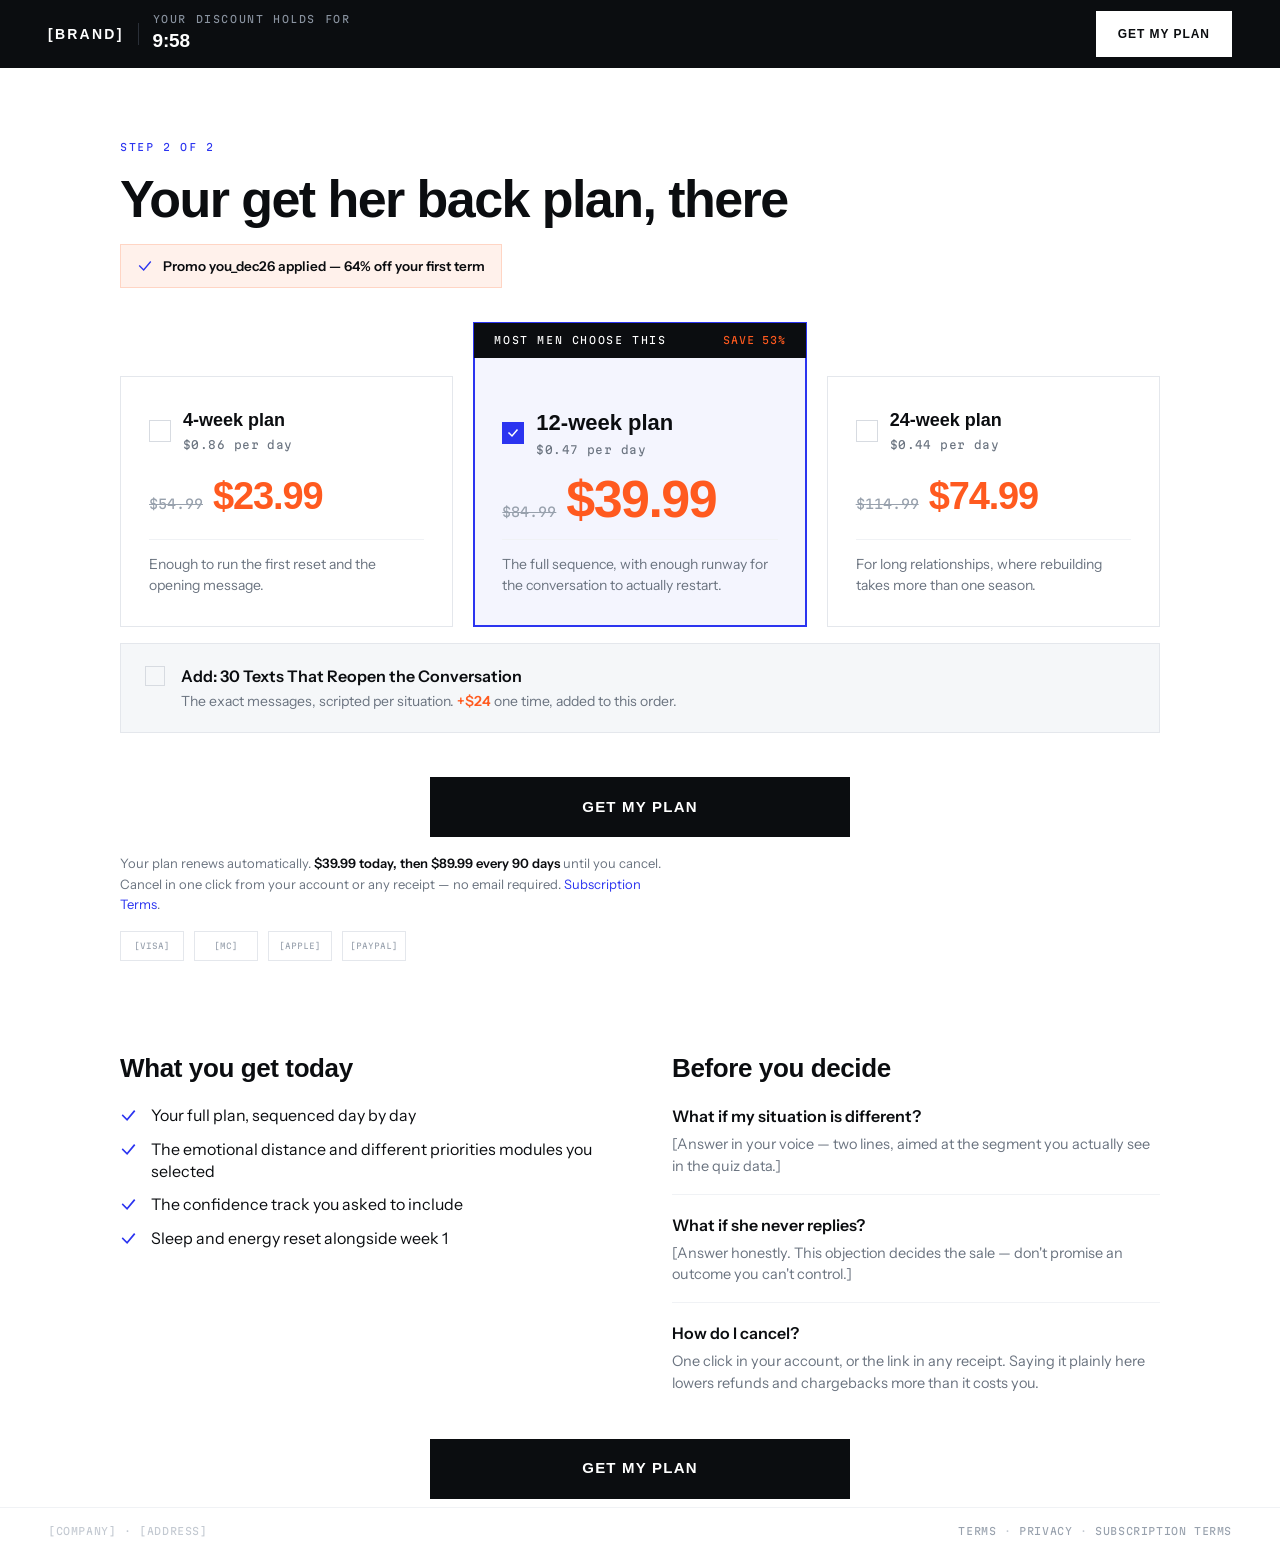
==== offer.html @ b742ead1 "copy update" ====
<!doctype html>
<html lang="en">
<head>
<meta charset="utf-8">
<meta name="viewport" content="width=device-width, initial-scale=1, viewport-fit=cover">
<title>[BRAND] — Choose your plan</title>
<meta name="robots" content="noindex">
<link rel="preconnect" href="https://fonts.googleapis.com">
<link rel="preconnect" href="https://fonts.gstatic.com" crossorigin>
<link rel="stylesheet" href="https://fonts.googleapis.com/css2?family=Archivo+Expanded:wght@600;700;800&family=Instrument+Sans:wght@400;500;600;700&family=Martian+Mono:wght@400;500&display=swap">
<link rel="stylesheet" href="funnel.css?v=202609070453">
</head>
<body>

<div class="app">

  <div class="offerbar">
    <div style="display:flex;align-items:center;gap:14px">
      <span class="wordmark" style="color:#fff" data-copy="brand.wordmark">[BRAND]</span>
      <span style="width:1px;height:22px;background:#2A2F38"></span>
      <span style="display:flex;flex-direction:column">
        <span class="eyebrow" data-copy="offer.timer_label">Your discount holds for</span>
        <span class="offerbar__timer" id="timer">10:00</span>
      </span>
    </div>
    <button class="btn btn--light btn--inline" type="button" data-checkout data-copy="offer.cta_bar">Get my plan</button>
  </div>

  <div class="page">

    <div class="page__hero" style="align-items:flex-start">
      <span class="eyebrow eyebrow--cold" data-copy="offer.eyebrow">Step 2 of 2</span>
      <h1 class="h1" data-copy="offer.h1" data-default="Your {goal_lower} plan, {first_name}"></h1>
      <div style="display:flex;align-items:center;gap:10px;padding:11px 16px;background:var(--warm-tint);border:1px solid var(--warm-line)">
        <svg width="16" height="16" viewBox="0 0 24 24" fill="none" stroke="#2B34F0" stroke-width="2" stroke-linecap="square"><path d="M4 12l6 6L20 6"/></svg>
        <span style="font-size:13.5px;font-weight:600" data-copy="offer.promo" data-default="Promo {promo_code} applied — 64% off your first term"></span>
      </div>
    </div>

    <div class="tiers" id="tiers">

      <button class="tier" type="button" data-tier="4w" aria-pressed="false">
        <span class="tier__row">
          <span class="tier__head">
            <span class="tier__mark"><svg width="12" height="12" viewBox="0 0 24 24" fill="none" stroke="#fff" stroke-width="3" stroke-linecap="square"><path d="M4 12l6 6L20 6"/></svg></span>
            <span style="display:flex;flex-direction:column;gap:3px">
            <span class="tier__name">4-week plan</span>
            <span class="tier__perday">$0.86 per day</span>
            </span>
          </span>
          <span class="tier__prices"><span class="tier__was">$54.99</span><span class="tier__now">$23.99</span></span>
        </span>
        <span class="tier__blurb" data-copy="offer.tier1_blurb">Enough to run the first reset and the opening message.</span>
      </button>

      <div class="tier tier--pick">
        <span class="tier__flag">
          <span class="eyebrow" data-copy="offer.badge">Most men choose this</span>
          <span class="tier__save">SAVE 53%</span>
        </span>
        <button class="tier__inner" type="button" data-tier="12w" aria-pressed="true" style="width:100%;text-align:left">
          <span class="tier__row">
            <span class="tier__head">
              <span class="tier__mark"><svg width="12" height="12" viewBox="0 0 24 24" fill="none" stroke="#fff" stroke-width="3" stroke-linecap="square"><path d="M4 12l6 6L20 6"/></svg></span>
              <span style="display:flex;flex-direction:column;gap:3px">
                <span class="tier__name">12-week plan</span>
                <span class="tier__perday">$0.47 per day</span>
              </span>
            </span>
            <span class="tier__prices"><span class="tier__was">$84.99</span><span class="tier__now">$39.99</span></span>
          </span>
          <span class="tier__blurb" data-copy="offer.tier2_blurb">The full sequence, with enough runway for the conversation to actually restart.</span>
        </button>
      </div>

      <button class="tier" type="button" data-tier="24w" aria-pressed="false">
        <span class="tier__row">
          <span class="tier__head">
            <span class="tier__mark"><svg width="12" height="12" viewBox="0 0 24 24" fill="none" stroke="#fff" stroke-width="3" stroke-linecap="square"><path d="M4 12l6 6L20 6"/></svg></span>
            <span style="display:flex;flex-direction:column;gap:3px">
              <span class="tier__name">24-week plan</span>
              <span class="tier__perday">$0.44 per day</span>
            </span>
          </span>
          <span class="tier__prices"><span class="tier__was">$114.99</span><span class="tier__now">$74.99</span></span>
        </span>
        <span class="tier__blurb" data-copy="offer.tier3_blurb">For long relationships, where rebuilding takes more than one season.</span>
      </button>

    </div>

    <label class="bump" style="margin-top:16px">
      <input type="checkbox" id="bump" style="position:absolute;opacity:0;width:0;height:0">
      <span class="checkrow__box" style="margin-top:2px">
        <svg width="12" height="12" viewBox="0 0 24 24" fill="none" stroke="#fff" stroke-width="3" stroke-linecap="square"><path d="M4 12l6 6L20 6"/></svg>
      </span>
      <span>
        <span class="bump__t" data-copy="offer.bump_t">Add: 30 Texts That Reopen the Conversation</span><br>
        <span class="bump__d"><span data-copy="offer.bump_d1">The exact messages, scripted per situation.</span> <span class="bump__price">+$24</span> <span data-copy="offer.bump_d2">one time, added to this order.</span></span>
      </span>
    </label>

    <div class="section" style="gap:16px">
      <button class="btn" type="button" data-checkout data-copy="offer.cta">Get my plan</button>
      <p class="disclosure">
        <span data-copy="offer.disclosure_head">Your plan renews automatically.</span> <b id="terms">$39.99 today, then $89.99 every 90 days</b> until you cancel.
        <span data-copy="offer.disclosure_tail" data-default="Cancel in one click from your account or any receipt — no email required. [Subscription Terms](#).">Cancel in one click from your account or any receipt — no email required. Subscription Terms.</span>
      </p>
      <div class="paymarks">
        <span class="paymark">[VISA]</span><span class="paymark">[MC]</span>
        <span class="paymark">[APPLE]</span><span class="paymark">[PAYPAL]</span>
      </div>
    </div>

    <div class="twocol section">
      <div style="display:flex;flex-direction:column;gap:16px">
        <h2 class="h2" data-copy="offer.includes_h2">What you get today</h2>
        <div class="ticks">
          <span class="tick"><svg width="17" height="17" viewBox="0 0 24 24" fill="none" stroke="#2B34F0" stroke-width="2.4" stroke-linecap="square" style="flex:0 0 17px;margin-top:3px"><path d="M4 12l6 6L20 6"/></svg><span data-copy="offer.tick1">Your full plan, sequenced day by day</span></span>
          <span class="tick"><svg width="17" height="17" viewBox="0 0 24 24" fill="none" stroke="#2B34F0" stroke-width="2.4" stroke-linecap="square" style="flex:0 0 17px;margin-top:3px"><path d="M4 12l6 6L20 6"/></svg><span>The <span data-merge="issue_1_lower">trust</span> and <span data-merge="issue_2_lower">distance</span> modules you selected</span></span>
          <span class="tick"><svg width="17" height="17" viewBox="0 0 24 24" fill="none" stroke="#2B34F0" stroke-width="2.4" stroke-linecap="square" style="flex:0 0 17px;margin-top:3px"><path d="M4 12l6 6L20 6"/></svg><span data-copy="offer.tick3">The confidence track you asked to include</span></span>
          <span class="tick"><svg width="17" height="17" viewBox="0 0 24 24" fill="none" stroke="#2B34F0" stroke-width="2.4" stroke-linecap="square" style="flex:0 0 17px;margin-top:3px"><path d="M4 12l6 6L20 6"/></svg><span data-copy="offer.tick4">Sleep and energy reset alongside week 1</span></span>
        </div>
      </div>

      <div style="display:flex;flex-direction:column;gap:16px">
        <h2 class="h2" data-copy="offer.faq_h2">Before you decide</h2>
        <div class="faq">
          <div class="faq__item">
            <span class="faq__q" data-copy="offer.faq1_q">What if my situation is different?</span>
            <span class="faq__a" data-copy="offer.faq1_a">[Answer in your voice — two lines, aimed at the segment you actually see in the quiz data.]</span>
          </div>
          <div class="faq__item">
            <span class="faq__q" data-copy="offer.faq2_q">What if she never replies?</span>
            <span class="faq__a" data-copy="offer.faq2_a">[Answer honestly. This objection decides the sale — don't promise an outcome you can't control.]</span>
          </div>
          <div class="faq__item">
            <span class="faq__q" data-copy="offer.faq3_q">How do I cancel?</span>
            <span class="faq__a" data-copy="offer.faq3_a">One click in your account, or the link in any receipt. Saying it plainly here lowers refunds and chargebacks more than it costs you.</span>
          </div>
        </div>
      </div>
    </div>

  </div>

  <div class="stickycta">
    <button class="btn" type="button" data-checkout data-copy="offer.cta">Get my plan</button>
  </div>

  <footer class="sitefoot">
    <span data-copy="foot.company">[COMPANY] · [ADDRESS]</span>
    <span data-copy="foot.links" data-default="[Terms](#) · [Privacy](#) · [Subscription Terms](#)">Terms · Privacy · Subscription Terms</span>
  </footer>

</div>

<script src="copy.js?v=202609070453"></script>
<script src="funnel.js?v=202609070453"></script>
<script>
Funnel.hydrate();
Funnel.copy.init();

(function () {
  /* Replace with your real Checkout Champ campaign / product ids. */
  var TIERS = {
    '4w':  { intro: 23.99, rebill: '$54.99 every 30 days',  label: '$23.99 today, then $54.99 every 30 days',  cc: '[CC_PRODUCT_4W]' },
    '12w': { intro: 39.99, rebill: '$89.99 every 90 days',  label: '$39.99 today, then $89.99 every 90 days',  cc: '[CC_PRODUCT_12W]' },
    '24w': { intro: 74.99, rebill: '$149.00 every 180 days', label: '$74.99 today, then $149.00 every 180 days', cc: '[CC_PRODUCT_24W]' }
  };
  var chosen = '12w';
  var terms = document.getElementById('terms');

  function select(key) {
    chosen = key;
    Funnel.answers.set('tier', key);
    terms.textContent = TIERS[key].label;
    document.querySelectorAll('[data-tier]').forEach(function (el) {
      var on = el.getAttribute('data-tier') === key;
      el.closest('.tier').classList.toggle('is-on', on);
      el.setAttribute('aria-pressed', on ? 'true' : 'false');
    });
  }
  document.querySelectorAll('[data-tier]').forEach(function (el) {
    el.addEventListener('click', function () { select(el.getAttribute('data-tier')); });
  });
  select(chosen);

  document.getElementById('bump').addEventListener('change', function (e) {
    Funnel.answers.set('bump', e.target.checked);
  });

  /* Checkout hand-off. Everything the order needs travels with it:
     the tier, the bump, the ad params and the quiz answers you want on
     the order record in Checkout Champ. */
  document.querySelectorAll('[data-checkout]').forEach(function (b) {
    b.addEventListener('click', function () {
      var a = Funnel.answers.read();
      var qs = new URLSearchParams({
        product: TIERS[chosen].cc,
        bump: document.getElementById('bump').checked ? '1' : '0',
        goal: a.goal || '',
        status: a.status || '',
        email: a.email || '',
        first_name: a.first_name || ''
      });
      // Point this at your Checkout Champ hosted checkout or embedded form.
      location.href = Funnel.link('[CHECKOUT_URL]') + '&' + qs.toString();
    });
  });

  /* Session countdown. It does not reset on refresh — if it has run out,
     say so rather than restarting a fake clock. */
  var KEY = 'bq.deadline';
  var deadline = Number(sessionStorage.getItem(KEY) || 0);
  if (!deadline) { deadline = Date.now() + 10 * 60 * 1000; sessionStorage.setItem(KEY, deadline); }
  var el = document.getElementById('timer');
  (function tick() {
    var left = Math.max(0, deadline - Date.now());
    var m = Math.floor(left / 60000), s = Math.floor(left % 60000 / 1000);
    el.textContent = left ? m + ':' + String(s).padStart(2, '0') : 'held';
    if (left) requestAnimationFrame(function () { setTimeout(tick, 500); });
  })();
})();
</script>

</body>
</html>
---- funnel.css ----
/* ==========================================================================
   [BRAND] funnel — one stylesheet for every screen, mobile-first.
   Breakpoint: 900px. Below it, everything is a single column.
   Above it, question screens go two-column and pages get a max width.
   ========================================================================== */

:root{
  /* colour */
  --ink:#0B0D10;
  --ink-2:#3A4048;
  --slate:#6B7480;
  --mute:#98A1AD;
  --faint:#C3C9D1;
  --line:#E4E7EC;
  --line-2:#F0F2F5;
  --field:#D7DBE1;
  --shade:#F5F7F9;
  --paper:#FFFFFF;

  --cold:#2B34F0;          /* the one accent, used everywhere */
  --cold-tint:#F4F5FE;
  --cold-chip:#ECEDFE;
  --cold-hover:#1A22C4;

  --warm:#FF5A1F;          /* price, discount and savings ONLY */
  --warm-tint:#FFF1EB;
  --warm-line:#FFD5C4;

  /* type */
  --disp:"Archivo Expanded","Archivo","Helvetica Neue",Arial,sans-serif;
  --body:"Instrument Sans",system-ui,-apple-system,"Segoe UI",sans-serif;
  --mono:"Martian Mono",ui-monospace,"SFMono-Regular",monospace;

  /* metrics */
  --gutter:20px;
  --tap:44px;              /* minimum hit target, never go under */
  --maxw:1136px;
}
@media (min-width:900px){ :root{ --gutter:48px; } }

*{box-sizing:border-box}
html,body{margin:0;padding:0}
body{
  background:var(--paper); color:var(--ink);
  font-family:var(--body); font-size:16px; line-height:1.5;
  -webkit-font-smoothing:antialiased;
}
a{color:var(--cold); text-decoration:none}
a:hover{color:var(--cold-hover)}
img{max-width:100%}
button{font:inherit;color:inherit;background:none;border:0;padding:0;cursor:pointer}
:focus-visible{outline:2px solid var(--cold); outline-offset:2px}
[hidden]{display:none !important}

.disp{font-family:var(--disp)}
.mono{font-family:var(--mono)}
.eyebrow{
  font-family:var(--mono); font-size:9px; letter-spacing:.14em;
  text-transform:uppercase; color:var(--mute);
}
@media (min-width:900px){ .eyebrow{font-size:10px; letter-spacing:.16em} }
.eyebrow--cold{color:var(--cold)}
.step__lede .eyebrow--cold{display:none}          /* the top bar already says it */
@media (min-width:900px){
  .step__lede .eyebrow--cold{display:block}
  .topbar__section{display:none}                  /* ...and now the lede does */
}
.merge{
  font-family:var(--mono); font-size:.72em;
  background:var(--cold-chip); color:var(--cold);
  padding:2px 6px; white-space:nowrap;
}

/* --------------------------------------------------------------- shell -- */
.app{min-height:100dvh; display:flex; flex-direction:column}

.topbar{
  display:flex; align-items:center; justify-content:space-between;
  gap:12px; padding:14px var(--gutter) 10px;
}
@media (min-width:900px){
  .topbar{height:80px; padding:0 var(--gutter); border-bottom:1px solid var(--line-2)}
}
.wordmark{
  font-family:var(--disp); font-size:13px; font-weight:800;
  letter-spacing:.16em; text-transform:uppercase;
}
@media (min-width:900px){ .wordmark{font-size:14px} }
.topbar__side{display:flex; align-items:center; gap:16px; min-width:var(--tap)}
.topbar__side--end{justify-content:flex-end}

.iconbtn{
  width:var(--tap); height:var(--tap); margin-left:-12px;
  display:flex; align-items:center; justify-content:flex-start;
}
.iconbtn svg{display:block}

/* ------------------------------------------------------- signal rail  -- */
/* The one signature element: progress here, phase meters in the loader,
   before/after bars on the plan page. Grouped 5 / 4 / 2 = the real sections. */
.rail{display:flex; gap:10px}
.rail__group{display:flex; gap:3px; min-width:0}
.rail__seg{
  flex:1 1 0; height:3px; background:var(--line);
  transition:background .25s ease;
}
.rail__seg.is-on{background:var(--cold)}
.quiz__rail{padding:0 var(--gutter) 26px}
@media (min-width:900px){
  .quiz__rail{padding:0; order:-1}
  .rail__seg{height:4px}
}
@media (prefers-reduced-motion:reduce){ .rail__seg{transition:none} }

/* ----------------------------------------------------------- question -- */
.step{flex:1 1 auto; display:flex; flex-direction:column}
.step__body{
  display:flex; flex-direction:column; gap:0;
  padding:0 var(--gutter);
}
@media (min-width:900px){
  .step__body{
    flex-direction:row; gap:96px; align-items:flex-start;
    padding:80px var(--gutter) 0; max-width:1440px; width:100%;
    margin:0 auto;
  }
}

.step__lede{display:flex; flex-direction:column; gap:12px; padding-bottom:22px}
@media (min-width:900px){
  .step__lede{width:440px; flex:0 0 440px; gap:20px; padding-bottom:0}
}

.q-title{
  font-family:var(--disp); font-weight:700; font-size:25px; line-height:1.12;
  letter-spacing:-.015em; margin:0; text-wrap:balance;
}
@media (min-width:900px){
  .q-title{font-size:44px; font-weight:800; line-height:1.02; letter-spacing:-.025em}
}
.q-sub{margin:0; font-size:14px; line-height:1.45; color:var(--slate)}
@media (min-width:900px){ .q-sub{font-size:17px; line-height:1.55; max-width:38ch} }

.q-index{display:none}
@media (min-width:900px){
  .q-index{display:flex; align-items:baseline; gap:10px; margin-top:14px}
  .q-index__n{
    font-family:var(--disp); font-size:64px; font-weight:800;
    letter-spacing:-.04em; color:#EDEFF2; line-height:.9;
  }
  .q-index__of{font-family:var(--mono); font-size:11px; color:var(--faint); letter-spacing:.1em}
}

.options{display:flex; flex-direction:column; gap:9px; width:100%}
@media (min-width:900px){ .options{width:600px; flex:0 0 600px; gap:10px} }

.opt{
  display:flex; align-items:center; gap:14px; width:100%; text-align:left;
  min-height:60px; padding:12px 16px;
  border:1px solid var(--line); background:var(--paper);
  transition:border-color .15s ease, background-color .15s ease;
}
@media (min-width:900px){ .opt{min-height:68px; gap:18px; padding:12px 20px} }
.opt:hover{border-color:var(--ink)}
.opt.is-on{border:1.5px solid var(--cold); background:var(--cold-tint)}
.opt__label{font-size:15.5px; font-weight:500}
.opt.is-on .opt__label{font-weight:600}
@media (min-width:900px){ .opt__label{font-size:17px} }
.opt__sub{font-size:12.5px; color:var(--slate)}
@media (min-width:900px){ .opt__sub{font-size:14px} }
.opt__text{display:flex; flex-direction:column; gap:2px}

.opt__key{
  font-family:var(--mono); font-size:10px; color:var(--mute);
  width:26px; height:26px; flex:0 0 26px;
  border:1px solid var(--line);
  display:flex; align-items:center; justify-content:center;
}
@media (min-width:900px){ .opt__key{width:30px; height:30px; flex-basis:30px; font-size:11px} }
.opt.is-on .opt__key{background:var(--cold); border-color:var(--cold); color:#fff}

.opt__box{
  width:22px; height:22px; flex:0 0 22px;
  border:1px solid var(--field);
  display:flex; align-items:center; justify-content:center;
}
@media (min-width:900px){ .opt__box{width:24px; height:24px; flex-basis:24px} }
.opt.is-on .opt__box{background:var(--cold); border-color:var(--cold)}
.opt__box svg{display:none}
.opt.is-on .opt__box svg{display:block}

/* THE BUTTON RULE — one sentence, no exceptions:
   the primary action is the last element of the column it completes, 28px
   below it, left-aligned to that column.
   It is never pinned to the bottom of the viewport and never centred under
   a left-aligned block: both of those detach it from the thing it acts on,
   and the first one pushes it below the fold on short-copy screens. */
.step__foot{
  display:flex; flex-direction:column; gap:10px; align-items:stretch;
  width:100%; margin-top:28px; padding:0 0 40px;
}
@media (min-width:900px){
  .step__foot{margin-top:32px; padding-bottom:56px}
  /* the action inherits its column's alignment: left under left-aligned copy,
     centred under the centred capture screens */
  .panel--centred .step__foot{align-items:center}
}
@media (min-width:900px){
  .step__foot .btn{max-width:420px}
}
/* THE COUNTERPART TO THE BUTTON RULE:
   consent and legal fine print is not a control and does not belong 28px
   under the last thing you touched — sitting there it reads as part of the
   action, and on a short screen it strands halfway down an empty page.
   It is page furniture, so it goes on the bottom edge of the page:
   margin-top:auto inside the .app flex column, hairline above it, muted. */
.legalfoot{
  margin:auto 0 0; padding:18px var(--gutter) calc(20px + env(safe-area-inset-bottom));
  border-top:1px solid var(--line-2);
  font-size:11.5px; line-height:1.5; color:var(--mute); text-align:center;
}
@media (min-width:900px){
  .legalfoot{padding-top:20px; padding-bottom:24px; font-size:12.5px}
}
/* short screens: the fine print compresses before anything above it does */
@media (max-height:700px){
  .legalfoot{padding-top:12px; padding-bottom:14px; font-size:11px}
}
.legalfoot a{color:var(--mute); text-decoration:underline; text-underline-offset:2px}
.legalfoot a:hover{color:var(--ink)}

.foot-note{
  font-family:var(--mono); font-size:9px; letter-spacing:.06em;
  text-transform:uppercase; color:var(--faint); margin:0;
}
@media (min-width:900px){ .foot-note{font-size:10px} }
.foot-note--live{color:var(--mute)}

/* ------------------------------------------------------------ buttons -- */
.btn{
  display:flex; align-items:center; justify-content:center;
  width:100%; min-height:56px; padding:0 20px;
  background:var(--ink); color:var(--paper);
  font-family:var(--disp); font-size:14px; font-weight:700;
  letter-spacing:.08em; text-transform:uppercase;
}
@media (min-width:900px){ .btn{min-height:60px; font-size:15px} }
/* Every variant states its own hover. The base rule used to leak onto
   .btn--light, painting the white button black on the dark screens — an
   invisible control. A variant without a hover of its own is a bug. */
.btn{transition:background-color .15s ease, color .15s ease}
.btn:hover{background:#000}
.btn:active{transform:translateY(1px)}
.btn[disabled], .btn[disabled]:hover{
  background:var(--line); color:var(--mute); cursor:not-allowed; transform:none;
}
.btn--ghost{background:transparent; color:var(--ink); border:1px solid var(--ink)}
.btn--ghost:hover{background:var(--shade); color:var(--ink)}
.btn--quiet{background:transparent; color:var(--slate); border:1px solid var(--line)}
.btn--quiet:hover{background:var(--shade); color:var(--ink)}
.btn--light{background:var(--paper); color:var(--ink)}
.btn--light:hover{background:#E4E7EC; color:var(--ink)}
@media (prefers-reduced-motion:reduce){ .btn{transition:none} .btn:active{transform:none} }
.btn--inline{width:auto; min-height:46px; padding:0 22px; font-size:12px}

/* ------------------------------------------------------------- panels -- */
.panel{padding:0 var(--gutter)}
@media (min-width:900px){
  /* interstitials and the loader share the page measure — nothing runs
     edge to edge on a wide screen */
  .panel{max-width:var(--maxw); margin:0 auto; width:100%}
  .panel--narrow{max-width:720px}
}
.panel--centred{
  display:flex; flex-direction:column; gap:12px;
  max-width:560px; margin:0 auto; width:100%;
}
@media (min-width:900px){ .panel--centred{max-width:620px; text-align:center; align-items:center} }

.card{border:1px solid var(--line); background:var(--paper); padding:20px}
.card--shade{background:var(--shade)}

.field{
  display:flex; align-items:center; gap:12px;
  height:58px; padding:0 16px; width:100%;
  border:1px solid var(--line); background:var(--paper);
}
@media (min-width:900px){ .field{height:62px; padding:0 18px} }
.field:focus-within{border:1.5px solid var(--ink)}
.field input{
  border:0; outline:0; width:100%; background:transparent;
  font-family:var(--body); font-size:15.5px; color:var(--ink);
}
@media (min-width:900px){ .field input{font-size:17px} }
.field input::placeholder{color:var(--mute)}
.field__label{
  font-family:var(--mono); font-size:9px; letter-spacing:.12em;
  text-transform:uppercase; color:var(--mute); display:block; margin-bottom:8px;
}

.checkrow{display:flex; align-items:flex-start; gap:12px; cursor:pointer}
.checkrow input{position:absolute; opacity:0; width:0; height:0}
.checkrow__box{
  width:20px; height:20px; flex:0 0 20px; margin-top:2px;
  border:1px solid var(--field); display:flex; align-items:center; justify-content:center;
}
.checkrow input:checked + .checkrow__box{background:var(--cold); border-color:var(--cold)}
.checkrow__box svg{display:none}
.checkrow input:checked + .checkrow__box svg{display:block}
.checkrow__text{font-size:13px; line-height:1.45; color:var(--slate)}
.checkrow input:focus-visible + .checkrow__box{outline:2px solid var(--cold); outline-offset:2px}

/* ----------------------------------------------------------- age gate -- */
.agegrid{display:grid; grid-template-columns:repeat(2,minmax(0,1fr)); gap:12px}
@media (min-width:900px){
  .agegrid{grid-template-columns:repeat(4,minmax(0,1fr)); gap:20px; max-width:var(--maxw); margin:0 auto}
}
.agecard{display:flex; flex-direction:column; border:1px solid var(--line); text-align:left}
.agecard:hover{border-color:var(--ink)}
.agecard__ph{
  height:148px; display:flex; align-items:center; justify-content:center;
  background:linear-gradient(160deg,#EDF0F3 0%,#DDE2E8 100%);
  font-family:var(--mono); font-size:9px; letter-spacing:.06em; color:var(--mute);
}
@media (min-width:900px){ .agecard__ph{height:236px; font-size:10px} }
.agecard__foot{
  display:flex; align-items:center; justify-content:space-between;
  padding:14px; min-height:48px;
}
@media (min-width:900px){ .agecard__foot{padding:18px 20px; min-height:60px} }
.agecard__label{font-family:var(--disp); font-size:16px; font-weight:700}
@media (min-width:900px){ .agecard__label{font-size:19px} }

/* --------------------------------------------------------- interstitial */
.dark{background:var(--ink); color:#fff}
.dark .q-sub, .dark .foot-note{color:#B7BEC8}
.dark a{color:#8E96FF}
.media{
  display:flex; align-items:center; justify-content:center;
  background:linear-gradient(150deg,#1A1E24 0%,#2A2F38 100%);
  height:236px; font-family:var(--mono); font-size:9px; color:var(--slate);
  letter-spacing:.06em;
}
@media (min-width:900px){ .media{height:100%; min-height:540px; font-size:11px} }
.split{display:flex; flex-direction:column; gap:0}
@media (min-width:900px){
  /* the container fills the screen so the photo runs full height; the copy
     column still starts at the top, which is what keeps the action in view */
  .split{flex-direction:row; align-items:stretch; min-height:calc(100dvh - 80px)}
  .split__col{
    flex:1 1 50%; display:flex; flex-direction:column;
    justify-content:flex-start; padding:64px var(--gutter) 0;
  }
  .split__col--media{padding:0}
}

/* ------------------------------------------------------------- loader -- */
.phases{display:flex; flex-direction:column; gap:22px; width:100%; max-width:720px; margin:0 auto}
.phase{display:flex; flex-direction:column; gap:9px}
.phase__head{display:flex; align-items:center; justify-content:space-between}
.phase__name{font-size:13.5px; font-weight:500}
@media (min-width:900px){ .phase__name{font-size:15px} }
.phase.is-live .phase__name{font-weight:600}
.phase.is-idle .phase__name{color:var(--mute)}
.phase__pct{font-family:var(--mono); font-size:11px; color:var(--cold)}
.phase.is-idle .phase__pct{color:var(--faint)}
.phase__check{display:none}
.phase.is-done .phase__check{display:block}
.phase.is-done .phase__pct{display:none}

.reviews{display:grid; grid-template-columns:1fr; gap:16px; max-width:var(--maxw); margin:0 auto}
@media (min-width:900px){ .reviews{grid-template-columns:repeat(3,minmax(0,1fr))} }
.review__head{display:flex; align-items:center; gap:11px; margin-bottom:12px}
/* Monogram, not a stock face. A square initial block reads as a placeholder
   an approver can see through, while a borrowed headshot reads as a real
   customer who does not exist. */
.review__av{
  width:36px; height:36px; flex:0 0 36px;
  background:var(--cold-tint); box-shadow:inset 0 0 0 1px var(--line-2);
  display:flex; align-items:center; justify-content:center;
  font-family:var(--mono); font-size:10px; letter-spacing:.04em;
  color:var(--cold);
}
.review__id{display:flex; flex-direction:column; gap:2px; min-width:0}
.review__name{font-size:13.5px; font-weight:600}
.review__meta{font-family:var(--mono); font-size:9px; color:var(--mute); letter-spacing:.06em; text-transform:uppercase}
.review__body{margin:0; font-size:13.5px; line-height:1.5; color:var(--ink-2)}

/* -------------------------------------------------------------- modal -- */
.modal{
  position:fixed; inset:0; z-index:40;
  /* lighter scrim than before because the blur is doing the separating —
     stacking a heavy tint on top of a blur just muddies the page */
  background:rgba(11,13,16,.45);
  -webkit-backdrop-filter:blur(10px);
  backdrop-filter:blur(10px);
  display:flex; align-items:center; justify-content:center; padding:20px;
}
/* no blur support: fall back to the old, heavier tint so the card still reads */
@supports not ((backdrop-filter:blur(1px)) or (-webkit-backdrop-filter:blur(1px))){
  .modal{background:rgba(11,13,16,.72)}
}
.modal__card{
  background:var(--paper); width:100%; max-width:326px;
  padding:28px 24px 24px; display:flex; flex-direction:column; gap:8px;
}
@media (min-width:900px){ .modal__card{max-width:520px; padding:40px 40px 34px} }
.modal__title{
  font-family:var(--disp); font-size:22px; line-height:1.14; font-weight:700;
  letter-spacing:-.015em; margin:0 0 18px;
}
@media (min-width:900px){ .modal__title{font-size:30px; margin-bottom:24px} }
.modal__actions{display:flex; gap:10px}
.modal__actions .btn{min-height:52px; font-size:13px}

/* determinate bar — the modal below and nothing else uses it */
.progress{height:4px; width:100%; background:var(--line); overflow:hidden}
/* Width is set from JS on a schedule — jumps, crawls and a stall — because a
   perfectly linear bar reads as a timer, and a hesitant one reads as work. */
.progress span{
  display:block; height:100%; width:0; background:var(--cold);
  transition:width .22s cubic-bezier(.3,.9,.4,1);
}
@media (prefers-reduced-motion:reduce){ .progress span{transition:width .1s linear} }
.modal__steps{
  display:flex; align-items:center; justify-content:space-between;
  margin-top:10px; gap:12px;
}

/* ------------------------------------------------------------ scratch -- */
/* the scratch page is a single centred column — copy, card and action on
   one axis */
/* Compound selector: .page sets a wider measure later in this file.
   Spacing here is a scale, not a single gap — tight inside a thought
   (eyebrow → headline), looser between them (lede → card), loosest before
   the action. A uniform gap makes every element look equally important. */
/* This page must not scroll: it is one moment, and a scrollbar under it
   implies there is more to do. The stack sizes itself to the space left over
   after the header and footer, and the card is the element that gives — it
   keeps its ratio and takes whatever height remains. */
.page.scratchpage{
  flex:1 1 auto; min-height:0;
  display:flex; flex-direction:column; align-items:center; justify-content:center;
  text-align:center; gap:0; max-width:520px; width:100%; min-width:0;
  padding-top:16px; padding-bottom:16px;
}
.scratchpage .eyebrow{margin-bottom:10px}
.scratchpage .h1{
  margin-bottom:10px; max-width:16ch;
  font-size:clamp(22px, 5.8vw, 30px); line-height:1.08;
}
.scratchpage .lede{max-width:40ch; margin-bottom:clamp(18px, 3.4vh, 36px); font-size:14.5px}
/* width-led, height-capped: sizing by height made the derived width (ratio
   6/5) wider than the phone and pushed the whole column sideways */
.scratchpage .scratch{
  width:100%; max-width:420px; height:auto;
  max-height:clamp(190px, 36vh, 330px);
  margin-bottom:clamp(12px, 2.2vh, 20px);
}
.scratchpage .scratch__done{margin-bottom:6px}
.scratchpage .foot-note{margin-bottom:0}
.scratchpage .step__foot{
  align-items:center; width:100%; max-width:420px;
  margin-top:clamp(16px, 3vh, 28px); padding-bottom:0;
}
@media (min-width:900px){
  .page.scratchpage{max-width:560px; padding-top:16px; padding-bottom:16px}
  .scratchpage .h1{font-size:clamp(30px, 3.2vw, 44px)}
  .scratchpage .lede{font-size:17px}
  .scratchpage .scratch{max-width:440px; max-height:clamp(240px, 40vh, 380px)}
}
/* Short viewports — small laptops, older phones. Everything compresses by one
   step before anything is removed; the supporting line only goes when there is
   genuinely no room for it. */
@media (max-height:800px){
  .page.scratchpage{padding-top:12px; padding-bottom:12px}
  .scratchpage .h1{font-size:clamp(22px, 2.6vw, 30px); margin-bottom:8px}
  .scratchpage .lede{font-size:14px; margin-bottom:16px}
  .scratchpage .scratch{max-height:clamp(170px, 28vh, 260px); margin-bottom:12px}
  .scratchpage .step__foot{margin-top:16px}
  .sitefoot{padding:10px var(--gutter) 12px}
}
@media (max-height:640px){
  .scratchpage .lede{display:none}
  .scratchpage .scratch{max-height:clamp(140px, 24vh, 200px)}
}

.scratch{
  position:relative; width:100%; max-width:480px; margin:0 auto;
  aspect-ratio:6/5; border:1px solid var(--line); background:var(--shade);
  display:flex; align-items:center; justify-content:center; overflow:hidden;
  touch-action:none;
}
.scratch__prize{
  display:flex; flex-direction:column; align-items:center; gap:2px;
  transform:scale(.94); transition:transform .45s cubic-bezier(.2,1.3,.4,1);
}
.scratch.is-revealed .scratch__prize{transform:scale(1)}
.scratch__ring{
  position:absolute; inset:0; border:2px solid var(--warm); opacity:0;
  pointer-events:none;
}
.scratch.is-revealed .scratch__ring{animation:ring .55s ease-out both}
@keyframes ring{
  0%{opacity:.9; transform:scale(.97)}
  100%{opacity:0; transform:scale(1.02)}
}
.scratch__meter{
  position:absolute; left:0; right:0; bottom:0; height:3px; background:transparent;
}
.scratch__meter span{
  display:block; height:100%; width:0; background:var(--warm);
  transition:width .12s linear;
}
.scratch.is-revealed .scratch__meter{opacity:0; transition:opacity .3s ease}
.scratch__done{
  display:flex; align-items:center; justify-content:center; gap:9px;
  margin:0; opacity:0; transform:translateY(4px);
  transition:opacity .35s ease .15s, transform .35s ease .15s;
  font-size:14px; font-weight:600;
}
.scratch__done.is-on{opacity:1; transform:none}
.scratch__done svg{flex:0 0 18px}
@media (prefers-reduced-motion:reduce){
  .scratch__prize, .scratch__done{transition:none}
  .scratch.is-revealed .scratch__ring{animation:none}
}
.scratch__pct{
  font-family:var(--disp); font-weight:800; color:var(--warm);
  font-size:clamp(64px,18vw,108px); line-height:.9; letter-spacing:-.045em;
}
.scratch__sub{
  font-family:var(--disp); font-weight:700; font-size:15px;
  letter-spacing:.06em; text-transform:uppercase;
}
@media (min-width:900px){ .scratch__sub{font-size:18px} }
.scratch canvas{position:absolute; inset:0; width:100%; height:100%; cursor:grab}

/* --------------------------------------------------------- plan page --- */
.page{max-width:var(--maxw); margin:0 auto; padding:0 var(--gutter)}
.page__hero{display:flex; flex-direction:column; gap:14px; padding:30px 0 26px}
@media (min-width:900px){ .page__hero{gap:18px; padding:72px 0 34px} }
.h1{
  font-family:var(--disp); font-weight:800; font-size:30px; line-height:1.06;
  letter-spacing:-.02em; margin:0; text-wrap:balance;
}
@media (min-width:900px){ .h1{font-size:52px; letter-spacing:-.03em; line-height:1.02} }
.h2{
  font-family:var(--disp); font-weight:700; font-size:19px;
  letter-spacing:-.01em; margin:0;
}
@media (min-width:900px){ .h2{font-size:26px; letter-spacing:-.015em} }
.lede{margin:0; font-size:15px; line-height:1.55; color:var(--ink-2)}
@media (min-width:900px){ .lede{font-size:18px; max-width:56ch} }

.factgrid{display:flex; flex-direction:column; border:1px solid var(--line)}
@media (min-width:900px){
  .factgrid{flex-direction:row; gap:1px; background:var(--line)}
  .fact{flex:1 1 0; background:var(--paper)}
}
.fact{
  display:flex; align-items:center; justify-content:space-between;
  gap:12px; padding:14px 16px; border-bottom:1px solid var(--line-2);
}
.fact:last-child{border-bottom:0}
@media (min-width:900px){
  .fact{flex-direction:column; align-items:flex-start; gap:8px; padding:20px 22px; border-bottom:0}
}
.fact__v{font-size:13.5px; font-weight:600}
@media (min-width:900px){ .fact__v{font-size:15px} }

.meters{display:flex; flex-direction:column; gap:20px}
.meter{display:flex; flex-direction:column; gap:8px}
.meter__head{display:flex; align-items:center; justify-content:space-between}
.meter__name{font-size:13.5px; font-weight:500}
@media (min-width:900px){ .meter__name{font-size:15px} }
.meter__row{display:flex; gap:3px}
@media (min-width:900px){ .meter__row{gap:4px} }
.meter__seg{flex:1 1 0; height:6px; background:#EDEFF2}
@media (min-width:900px){ .meter__seg{height:8px} }
.meter__seg.is-now{background:var(--faint)}
.meter__seg.is-plan{background:var(--cold)}

.modules{display:flex; flex-direction:column; gap:12px}
@media (min-width:900px){ .modules{display:grid; grid-template-columns:repeat(2,minmax(0,1fr)); gap:20px} }
.module{display:flex; gap:12px; align-items:flex-start}
.module__t{font-size:14.5px; font-weight:600}
@media (min-width:900px){ .module__t{font-size:16px} }
.module__m{font-size:13px; color:var(--slate)}
@media (min-width:900px){ .module__m{font-size:14px} }

.chips{display:flex; flex-wrap:wrap; gap:8px}
.chip{border:1px solid var(--line); padding:9px 13px; font-size:13.5px; font-weight:500; color:var(--slate)}
.chip--on{border-color:var(--ink); color:var(--ink)}
@media (min-width:900px){ .chip{padding:11px 16px; font-size:15px} }

.section{display:flex; flex-direction:column; gap:16px; padding:30px 0}
@media (min-width:900px){ .section{gap:22px; padding:44px 0} }
.section--shade{
  background:var(--shade); border-top:1px solid var(--line); border-bottom:1px solid var(--line);
  padding:30px var(--gutter);
}
@media (min-width:900px){ .section--shade{padding:44px var(--gutter)} }

.stickycta{
  position:sticky; bottom:0; background:var(--paper);
  padding:14px var(--gutter) 20px; border-top:1px solid var(--line-2);
  display:flex; flex-direction:column; gap:10px; z-index:20;
}
@media (min-width:900px){
  /* same placement as .step__foot: centred, fixed width, every page */
  .stickycta{position:static; border:0; padding:0 0 8px; gap:12px; align-items:center}
  .stickycta .btn{width:420px}
  .section > .btn{width:420px; align-self:center}
  /* --dup marks a bar that duplicates a CTA already visible on desktop
     (the plan page's side rail). Only that one is hidden. */
  .stickycta--dup{display:none}
}
.cta-note{margin:0; font-size:11.5px; line-height:1.5; color:var(--mute); text-align:center}
@media (min-width:900px){ .cta-note{font-size:13px} }
.cta-note b{color:var(--warm); font-weight:600}

.railcard{
  border:1px solid var(--line); padding:24px;
  display:flex; flex-direction:column; gap:16px;
}
@media (min-width:900px){
  .planlayout{display:flex; gap:64px; align-items:flex-start}
  .planlayout__main{flex:1 1 auto; min-width:0; display:flex; flex-direction:column; gap:28px}
  .planlayout__side{flex:0 0 380px; position:sticky; top:32px}
}

/* -------------------------------------------------------- offer page --- */
.offerbar{
  display:flex; align-items:center; justify-content:space-between; gap:16px;
  background:var(--ink); color:#fff; padding:13px var(--gutter);
  position:sticky; top:0; z-index:30;
}
.offerbar__timer{font-family:var(--disp); font-size:17px; font-weight:800; letter-spacing:-.01em}
@media (min-width:900px){ .offerbar{height:68px} .offerbar__timer{font-size:19px} }
.offerbar .eyebrow{color:#8A93A0}

.tiers{display:flex; flex-direction:column; gap:10px}
@media (min-width:900px){
  .tiers{display:grid; grid-template-columns:repeat(3,minmax(0,1fr)); gap:20px; align-items:end}
}
.tier{
  position:relative; border:1px solid var(--line); background:var(--paper);
  padding:16px; display:flex; flex-direction:column; gap:6px;
  width:100%; text-align:left;
  transition:border-color .15s ease, background-color .15s ease, box-shadow .15s ease;
}
/* SELECTED STATE — border, fill, ring and a filled marker all move together.
   One of those alone reads as a hover; four of them read as "chosen". The
   accent here is --cold: warm stays reserved for price and savings. */
.tier.is-on{
  border-color:var(--cold); background:var(--cold-tint);
  box-shadow:inset 0 0 0 1px var(--cold);
}
.tier__mark{
  width:22px; height:22px; flex:0 0 22px; margin-right:12px;
  border:1px solid var(--field); background:var(--paper);
  display:flex; align-items:center; justify-content:center;
}
.tier__mark svg{display:none}
.tier.is-on .tier__mark{background:var(--cold); border-color:var(--cold)}
.tier.is-on .tier__mark svg{display:block}
.tier__head{display:flex; align-items:center; min-width:0}
@media (prefers-reduced-motion:reduce){ .tier{transition:none} }
@media (min-width:900px){ .tier{padding:30px 28px; gap:14px} }
/* hover must not out-rank selection: same specificity, and it is declared
   later, so it needs the :not() guard */
.tier:not(.is-on):hover{border-color:var(--ink)}
.tier__row{display:flex; align-items:center; justify-content:space-between; gap:16px}
@media (min-width:900px){ .tier__row{flex-direction:column; align-items:flex-start; gap:14px} }
.tier__name{font-family:var(--disp); font-size:15px; font-weight:700}
@media (min-width:900px){ .tier__name{font-size:18px} }
.tier__perday{font-family:var(--mono); font-size:10px; color:var(--mute); letter-spacing:.04em}
@media (min-width:900px){ .tier__perday{font-size:11px; color:var(--slate)} }
.tier__prices{display:flex; flex-direction:column; align-items:flex-end; gap:1px}
@media (min-width:900px){ .tier__prices{flex-direction:row; align-items:baseline; gap:10px} }
.tier__was{font-family:var(--mono); font-size:11px; color:var(--mute); text-decoration:line-through}
@media (min-width:900px){ .tier__was{font-size:13px} }
.tier__now{font-family:var(--disp); font-size:22px; font-weight:800; letter-spacing:-.02em; color:var(--warm)}
@media (min-width:900px){ .tier__now{font-size:38px; letter-spacing:-.03em} }
.tier__blurb{display:none}
@media (min-width:900px){
  .tier__blurb{display:block; font-size:14px; line-height:1.5; color:var(--slate); border-top:1px solid var(--line-2); padding-top:14px}
}
.tier--pick{border:1px solid var(--line); padding:0}
.tier--pick .tier__inner{padding:16px}
@media (min-width:900px){ .tier--pick .tier__inner{padding:34px 28px 30px; display:flex; flex-direction:column; gap:14px} }
.tier__flag{
  display:flex; align-items:center; justify-content:space-between; gap:12px;
  background:var(--ink); color:#fff; padding:7px 14px;
}
@media (min-width:900px){ .tier__flag{padding:10px 20px} }
.tier__flag .eyebrow{color:#fff}
.tier__save{font-family:var(--mono); font-size:9px; letter-spacing:.08em; color:var(--warm)}
@media (min-width:900px){ .tier__save{font-size:10px} }
.tier--pick .tier__now{font-size:27px}
@media (min-width:900px){ .tier--pick .tier__now{font-size:52px; line-height:1} }
.tier--pick .tier__name{font-size:17px}
@media (min-width:900px){ .tier--pick .tier__name{font-size:22px} }

.bump{display:flex; align-items:flex-start; gap:12px; padding:14px 16px; border:1px solid var(--line); background:var(--shade)}
@media (min-width:900px){ .bump{padding:20px 24px; gap:16px} }
.bump__t{font-size:14px; font-weight:600}
@media (min-width:900px){ .bump__t{font-size:16px} }
.bump__d{font-size:12.5px; line-height:1.45; color:var(--slate)}
@media (min-width:900px){ .bump__d{font-size:14px} }
.bump__price{color:var(--warm); font-weight:600}

.disclosure{margin:0; font-size:11.5px; line-height:1.55; color:var(--slate)}
@media (min-width:900px){ .disclosure{font-size:13px; line-height:1.6; max-width:62ch} }
.disclosure b{color:var(--ink); font-weight:600}

.paymarks{display:flex; gap:10px}
.paymark{
  flex:1 1 0; height:26px; border:1px solid var(--line);
  display:flex; align-items:center; justify-content:center;
  font-family:var(--mono); font-size:8px; color:var(--mute);
}
@media (min-width:900px){ .paymark{flex:0 0 64px; height:30px} }

.faq{display:flex; flex-direction:column; gap:18px}
.faq__q{font-size:14.5px; font-weight:600}
@media (min-width:900px){ .faq__q{font-size:16px} }
.faq__a{font-size:13.5px; line-height:1.5; color:var(--slate)}
@media (min-width:900px){ .faq__a{font-size:14.5px} }
.faq__item{display:flex; flex-direction:column; gap:6px; padding-bottom:16px; border-bottom:1px solid var(--line-2)}
.faq__item:last-child{border-bottom:0; padding-bottom:0}

.twocol{display:flex; flex-direction:column; gap:30px}
@media (min-width:900px){ .twocol{display:grid; grid-template-columns:repeat(2,minmax(0,1fr)); gap:64px} }

.ticks{display:flex; flex-direction:column; gap:11px}
.tick{display:flex; gap:12px; align-items:flex-start; font-size:14.5px; line-height:1.4}
@media (min-width:900px){ .tick{gap:14px; font-size:16px} }

.sitefoot{
  display:flex; flex-direction:column; gap:8px; align-items:center;
  padding:16px var(--gutter) 20px; border-top:1px solid var(--line-2);
  font-family:var(--mono); font-size:9px; letter-spacing:.06em;
  text-transform:uppercase; color:var(--faint); text-align:center;
}
@media (min-width:900px){
  .sitefoot{flex-direction:row; justify-content:space-between; font-size:10px; text-align:left}
}
.sitefoot a{color:var(--mute)}

/* ------------------------------------------------------- edit mode ------
   Only ever visible with ?edit=1. Deliberately unlike the funnel's own UI —
   a tool sitting on top of the page, not part of it. */
.editbar{
  position:fixed; left:50%; transform:translateX(-50%); bottom:16px; z-index:60;
  display:flex; align-items:center; gap:14px; flex-wrap:wrap; justify-content:center;
  padding:10px 14px; background:var(--ink); color:#fff;
  box-shadow:0 8px 30px -12px rgba(0,0,0,.6); max-width:calc(100vw - 24px);
}
.editbar__dot{
  width:7px; height:7px; background:var(--warm); flex:0 0 7px;
  animation:pulse 1.8s ease-in-out infinite;
}
@keyframes pulse{0%,100%{opacity:1}50%{opacity:.35}}
.editbar__label{
  font-family:var(--mono); font-size:10px; letter-spacing:.08em;
  text-transform:uppercase; color:#8A93A0; white-space:nowrap;
}
.editbar__label b{color:#fff; font-weight:500}
.editbar__nav{display:flex; align-items:center; gap:6px}
.editbar__nav button{
  width:30px; height:30px; color:#fff; background:#22262D;
  font-size:15px; line-height:1;
}
.editbar__nav button:hover{background:#2E333B}
.editbar__nav span{
  font-family:var(--mono); font-size:10px; color:#8A93A0; min-width:44px;
  text-align:center;
}
.editbar__btn{
  font-family:var(--mono); font-size:10px; letter-spacing:.08em;
  text-transform:uppercase; background:#fff; color:var(--ink);
  padding:9px 12px; min-height:34px;
}
.editbar__btn:hover{background:#E4E7EC}
.editbar__btn--quiet{background:transparent; color:#8A93A0; box-shadow:inset 0 0 0 1px #2E333B}
.editbar__btn--quiet:hover{background:#22262D; color:#fff}

.is-editing [data-copy]{cursor:text}
.is-editing .is-editable{
  outline:1px dashed rgba(43,52,240,.4); outline-offset:3px; border-radius:1px;
}
.is-editing .is-editable:hover{outline-color:rgba(43,52,240,.8)}
.is-editing .is-editable:focus{
  outline:2px solid var(--cold); outline-offset:3px;
  background:rgba(43,52,240,.06);
}
.is-editing{padding-bottom:70px}
/* the bar takes 70px, so the page is 70px shorter — otherwise every screen
   gains a scrollbar the moment you open edit mode */
.is-editing .app{min-height:calc(100dvh - 70px)}
@media (prefers-reduced-motion:reduce){ .editbar__dot{animation:none} }

/* fade between quiz steps — one transition, nothing more */
.fade{animation:fade .18s ease both}
@keyframes fade{from{opacity:0; transform:translateY(4px)} to{opacity:1; transform:none}}
@media (prefers-reduced-motion:reduce){ .fade{animation:none} }
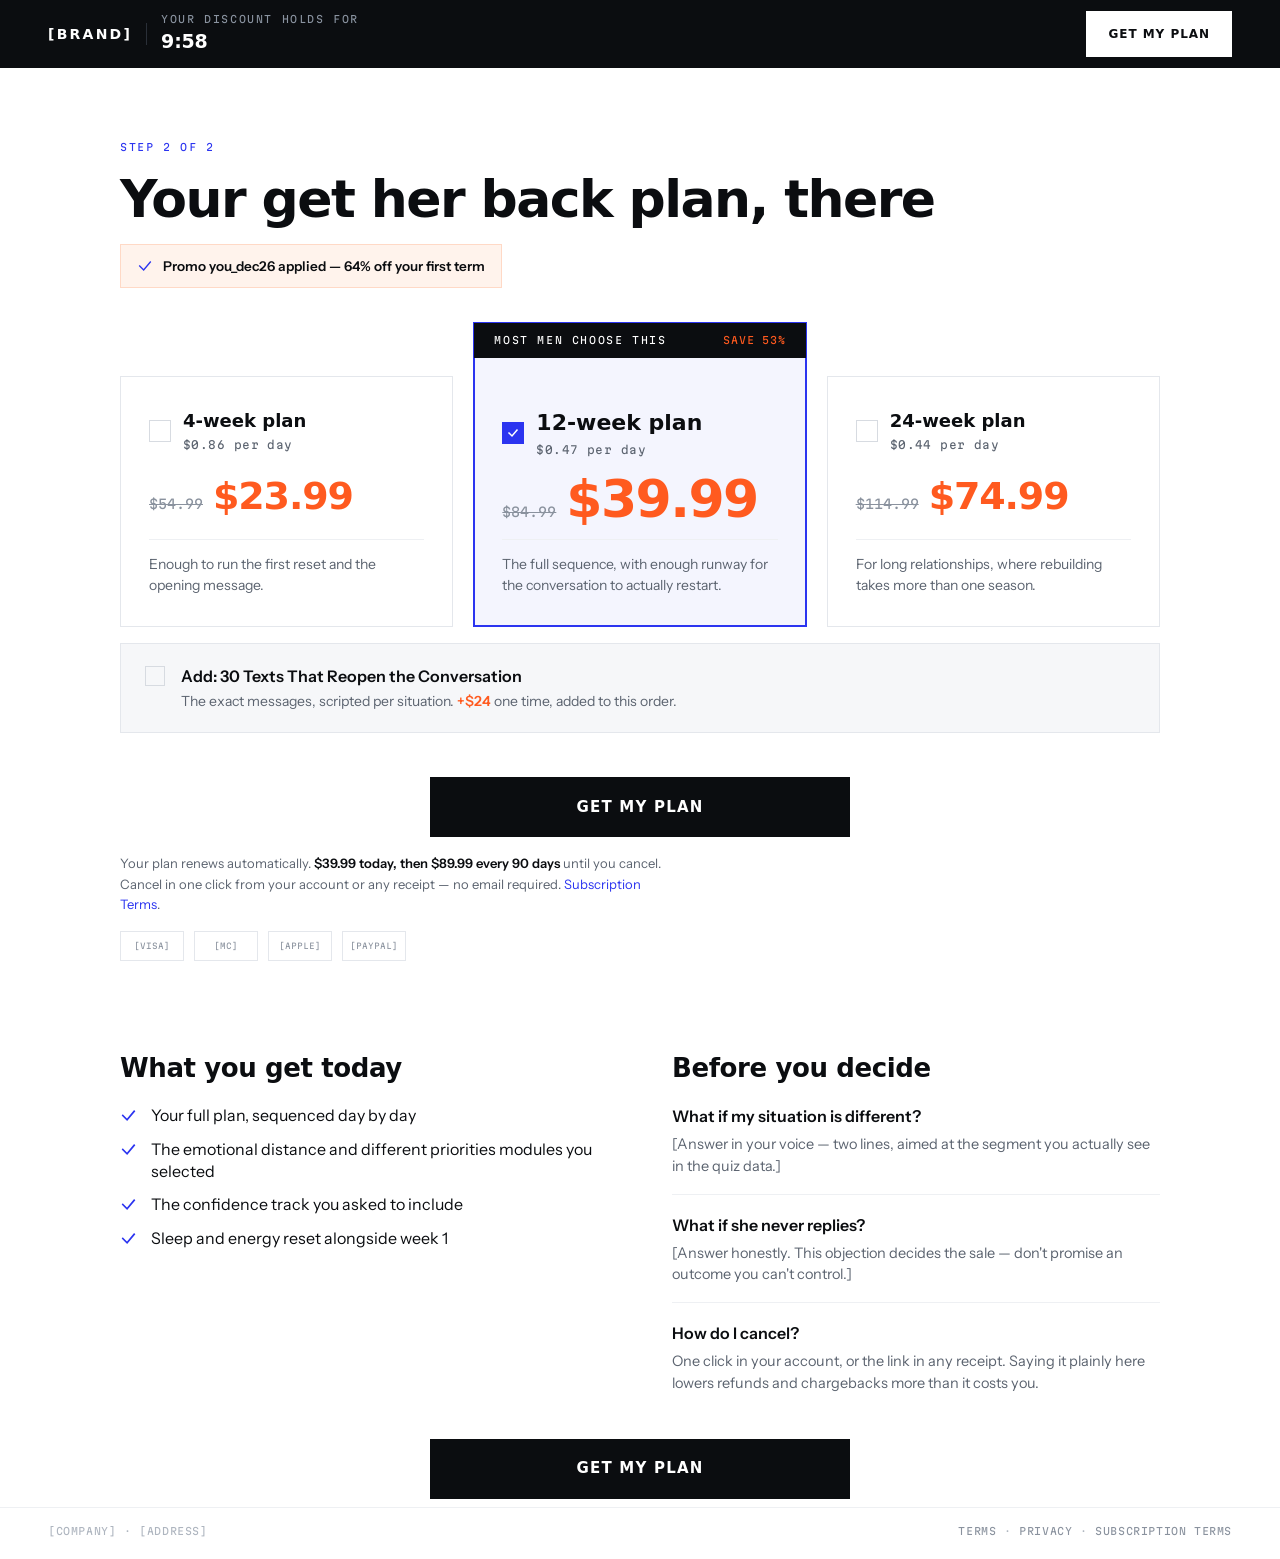
==== commit 98778603: "Extract offer-specific settings into funnel.config.js. Turns the repo into a reusable template: ques" ====
--- a/offer.html
+++ b/offer.html
@@ -8,7 +8,7 @@
 <link rel="preconnect" href="https://fonts.googleapis.com">
 <link rel="preconnect" href="https://fonts.gstatic.com" crossorigin>
 <link rel="stylesheet" href="https://fonts.googleapis.com/css2?family=Archivo+Expanded:wght@600;700;800&family=Instrument+Sans:wght@400;500;600;700&family=Martian+Mono:wght@400;500&display=swap">
-<link rel="stylesheet" href="funnel.css?v=202609070453">
+<link rel="stylesheet" href="funnel.css?v=202609071118">
 </head>
 <body>
 
@@ -33,72 +33,13 @@
       <h1 class="h1" data-copy="offer.h1" data-default="Your {goal_lower} plan, {first_name}"></h1>
       <div style="display:flex;align-items:center;gap:10px;padding:11px 16px;background:var(--warm-tint);border:1px solid var(--warm-line)">
         <svg width="16" height="16" viewBox="0 0 24 24" fill="none" stroke="#2B34F0" stroke-width="2" stroke-linecap="square"><path d="M4 12l6 6L20 6"/></svg>
-        <span style="font-size:13.5px;font-weight:600" data-copy="offer.promo" data-default="Promo {promo_code} applied — 64% off your first term"></span>
-      </div>
-    </div>
-
-    <div class="tiers" id="tiers">
-
-      <button class="tier" type="button" data-tier="4w" aria-pressed="false">
-        <span class="tier__row">
-          <span class="tier__head">
-            <span class="tier__mark"><svg width="12" height="12" viewBox="0 0 24 24" fill="none" stroke="#fff" stroke-width="3" stroke-linecap="square"><path d="M4 12l6 6L20 6"/></svg></span>
-            <span style="display:flex;flex-direction:column;gap:3px">
-            <span class="tier__name">4-week plan</span>
-            <span class="tier__perday">$0.86 per day</span>
-            </span>
-          </span>
-          <span class="tier__prices"><span class="tier__was">$54.99</span><span class="tier__now">$23.99</span></span>
-        </span>
-        <span class="tier__blurb" data-copy="offer.tier1_blurb">Enough to run the first reset and the opening message.</span>
-      </button>
-
-      <div class="tier tier--pick">
-        <span class="tier__flag">
-          <span class="eyebrow" data-copy="offer.badge">Most men choose this</span>
-          <span class="tier__save">SAVE 53%</span>
-        </span>
-        <button class="tier__inner" type="button" data-tier="12w" aria-pressed="true" style="width:100%;text-align:left">
-          <span class="tier__row">
-            <span class="tier__head">
-              <span class="tier__mark"><svg width="12" height="12" viewBox="0 0 24 24" fill="none" stroke="#fff" stroke-width="3" stroke-linecap="square"><path d="M4 12l6 6L20 6"/></svg></span>
-              <span style="display:flex;flex-direction:column;gap:3px">
-                <span class="tier__name">12-week plan</span>
-                <span class="tier__perday">$0.47 per day</span>
-              </span>
-            </span>
-            <span class="tier__prices"><span class="tier__was">$84.99</span><span class="tier__now">$39.99</span></span>
-          </span>
-          <span class="tier__blurb" data-copy="offer.tier2_blurb">The full sequence, with enough runway for the conversation to actually restart.</span>
-        </button>
-      </div>
-
-      <button class="tier" type="button" data-tier="24w" aria-pressed="false">
-        <span class="tier__row">
-          <span class="tier__head">
-            <span class="tier__mark"><svg width="12" height="12" viewBox="0 0 24 24" fill="none" stroke="#fff" stroke-width="3" stroke-linecap="square"><path d="M4 12l6 6L20 6"/></svg></span>
-            <span style="display:flex;flex-direction:column;gap:3px">
-              <span class="tier__name">24-week plan</span>
-              <span class="tier__perday">$0.44 per day</span>
-            </span>
-          </span>
-          <span class="tier__prices"><span class="tier__was">$114.99</span><span class="tier__now">$74.99</span></span>
-        </span>
-        <span class="tier__blurb" data-copy="offer.tier3_blurb">For long relationships, where rebuilding takes more than one season.</span>
-      </button>
-
-    </div>
-
-    <label class="bump" style="margin-top:16px">
-      <input type="checkbox" id="bump" style="position:absolute;opacity:0;width:0;height:0">
-      <span class="checkrow__box" style="margin-top:2px">
-        <svg width="12" height="12" viewBox="0 0 24 24" fill="none" stroke="#fff" stroke-width="3" stroke-linecap="square"><path d="M4 12l6 6L20 6"/></svg>
-      </span>
-      <span>
-        <span class="bump__t" data-copy="offer.bump_t">Add: 30 Texts That Reopen the Conversation</span><br>
-        <span class="bump__d"><span data-copy="offer.bump_d1">The exact messages, scripted per situation.</span> <span class="bump__price">+$24</span> <span data-copy="offer.bump_d2">one time, added to this order.</span></span>
-      </span>
-    </label>
+        <span style="font-size:13.5px;font-weight:600" data-copy="offer.promo" data-default="Promo {promo_code} applied — {discount}% off your first term"></span>
+      </div>
+    </div>
+
+    <div class="tiers" id="tiers"></div>
+
+    <div id="bumpMount"></div>
 
     <div class="section" style="gap:16px">
       <button class="btn" type="button" data-checkout data-copy="offer.cta">Get my plan</button>
@@ -149,32 +90,95 @@
   </div>
 
   <footer class="sitefoot">
-    <span data-copy="foot.company">[COMPANY] · [ADDRESS]</span>
+    <span data-copy="foot.company" data-default="{company} · {address}">[COMPANY] · [ADDRESS]</span>
     <span data-copy="foot.links" data-default="[Terms](#) · [Privacy](#) · [Subscription Terms](#)">Terms · Privacy · Subscription Terms</span>
   </footer>
 
 </div>
 
-<script src="copy.js?v=202609070453"></script>
-<script src="funnel.js?v=202609070453"></script>
+<script src="funnel.config.js?v=202609071118"></script>
+<script src="copy.js?v=202609071118"></script>
+<script src="funnel.js?v=202609071118"></script>
 <script>
 Funnel.hydrate();
-Funnel.copy.init();
 
 (function () {
-  /* Replace with your real Checkout Champ campaign / product ids. */
-  var TIERS = {
-    '4w':  { intro: 23.99, rebill: '$54.99 every 30 days',  label: '$23.99 today, then $54.99 every 30 days',  cc: '[CC_PRODUCT_4W]' },
-    '12w': { intro: 39.99, rebill: '$89.99 every 90 days',  label: '$39.99 today, then $89.99 every 90 days',  cc: '[CC_PRODUCT_12W]' },
-    '24w': { intro: 74.99, rebill: '$149.00 every 180 days', label: '$74.99 today, then $149.00 every 180 days', cc: '[CC_PRODUCT_24W]' }
-  };
-  var chosen = '12w';
+  var cfg = Funnel.cfg;
+  var TIERS = cfg('tiers.items', []);
+  var chosen = cfg('tiers.pick', TIERS.length ? TIERS[0].key : '');
+  var byKey = {};
+  TIERS.forEach(function (t) { byKey[t.key] = t; });
+
+  function esc(v) {
+    return String(v == null ? '' : v).replace(/[&<>"]/g, function (c) {
+      return { '&': '&amp;', '<': '&lt;', '>': '&gt;', '"': '&quot;' }[c];
+    });
+  }
+  function label(t) { return t.now + ' today, then ' + t.rebill; }
+
+  /* A tier is one button. The picked tier wears the badge and the flag row;
+     everything else is identical, so adding a fourth tier is a config edit. */
+  var TICK = '<svg width="12" height="12" viewBox="0 0 24 24" fill="none" stroke="#fff" stroke-width="3" stroke-linecap="square"><path d="M4 12l6 6L20 6"/></svg>';
+
+  function tierHTML(t, i) {
+    var n = i + 1;
+    var inner =
+      '<span class="tier__row">' +
+        '<span class="tier__head">' +
+          '<span class="tier__mark">' + TICK + '</span>' +
+          '<span style="display:flex;flex-direction:column;gap:3px">' +
+            '<span class="tier__name">' + esc(t.name) + '</span>' +
+            '<span class="tier__perday">' + esc(t.perDay) + '</span>' +
+          '</span>' +
+        '</span>' +
+        '<span class="tier__prices"><span class="tier__was">' + esc(t.was) + '</span>' +
+          '<span class="tier__now">' + esc(t.now) + '</span></span>' +
+      '</span>' +
+      '<span class="tier__blurb" data-copy="offer.tier' + n + '_blurb" data-default="' + esc(t.blurb) + '">' + esc(t.blurb) + '</span>';
+
+    if (!t.badge) {
+      return '<button class="tier" type="button" data-tier="' + esc(t.key) + '" aria-pressed="false">' + inner + '</button>';
+    }
+    return '<div class="tier tier--pick">' +
+availableFlag(t, n) +
+      '<button class="tier__inner" type="button" data-tier="' + esc(t.key) + '" aria-pressed="true" style="width:100%;text-align:left">' +
+        inner +
+      '</button></div>';
+  }
+  function availableFlag(t, n) {
+    return '<span class="tier__flag">' +
+      '<span class="eyebrow" data-copy="offer.badge" data-default="' + esc(t.badge) + '">' + esc(t.badge) + '</span>' +
+      (t.save ? '<span class="tier__save">' + esc(t.save) + '</span>' : '') +
+    '</span>';
+  }
+
+  document.getElementById('tiers').innerHTML = TIERS.map(tierHTML).join('');
+
+  /* Order bump — omitted entirely when the config has none. */
+  var bump = cfg('bump', null);
+  if (bump) {
+    document.getElementById('bumpMount').innerHTML =
+      '<label class="bump" style="margin-top:16px">' +
+        '<input type="checkbox" id="bump" style="position:absolute;opacity:0;width:0;height:0">' +
+        '<span class="checkrow__box" style="margin-top:2px">' + TICK + '</span>' +
+        '<span>' +
+          '<span class="bump__t" data-copy="offer.bump_t" data-default="' + esc(bump.title) + '">' + esc(bump.title) + '</span><br>' +
+          '<span class="bump__d">' +
+            '<span data-copy="offer.bump_d1" data-default="' + esc(bump.detail) + '">' + esc(bump.detail) + '</span> ' +
+            '<span class="bump__price">' + esc(bump.price) + '</span> ' +
+            '<span data-copy="offer.bump_d2" data-default="' + esc(bump.tail) + '">' + esc(bump.tail) + '</span>' +
+          '</span>' +
+        '</span>' +
+      '</label>';
+  }
+
+  Funnel.copy.init();
+
   var terms = document.getElementById('terms');
-
   function select(key) {
     chosen = key;
     Funnel.answers.set('tier', key);
-    terms.textContent = TIERS[key].label;
+    terms.textContent = label(byKey[key]);
     document.querySelectorAll('[data-tier]').forEach(function (el) {
       var on = el.getAttribute('data-tier') === key;
       el.closest('.tier').classList.toggle('is-on', on);
@@ -182,43 +186,44 @@
     });
   }
   document.querySelectorAll('[data-tier]').forEach(function (el) {
-    el.addEventListener('click', function () { select(el.getAttribute('data-tier')); });
+    el.addEventListener('click', function () {
+      if (Funnel.copy.editing) return;      // editing the blurb, not choosing
+      select(el.getAttribute('data-tier'));
+    });
   });
-  select(chosen);
-
-  document.getElementById('bump').addEventListener('change', function (e) {
+  if (byKey[chosen]) select(chosen);
+
+  var bumpBox = document.getElementById('bump');
+  if (bumpBox) bumpBox.addEventListener('change', function (e) {
     Funnel.answers.set('bump', e.target.checked);
   });
 
-  /* Checkout hand-off. Everything the order needs travels with it:
-     the tier, the bump, the ad params and the quiz answers you want on
-     the order record in Checkout Champ. */
+  /* Checkout hand-off. Everything the order needs travels with it: the tier,
+     the bump, the ad params and the answers you want on the order record. */
   document.querySelectorAll('[data-checkout]').forEach(function (b) {
     b.addEventListener('click', function () {
       var a = Funnel.answers.read();
       var qs = new URLSearchParams({
-        product: TIERS[chosen].cc,
-        bump: document.getElementById('bump').checked ? '1' : '0',
-        goal: a.goal || '',
-        status: a.status || '',
-        email: a.email || '',
-        first_name: a.first_name || ''
+        product: (byKey[chosen] || {}).cc || '',
+        bump: bumpBox && bumpBox.checked ? '1' : '0',
+        goal: a.goal || '', status: a.status || '',
+        email: a.email || '', first_name: a.first_name || ''
       });
-      // Point this at your Checkout Champ hosted checkout or embedded form.
-      location.href = Funnel.link('[CHECKOUT_URL]') + '&' + qs.toString();
+      location.href = Funnel.link(cfg('checkoutUrl', '#')) + '&' + qs.toString();
     });
   });
 
-  /* Session countdown. It does not reset on refresh — if it has run out,
-     say so rather than restarting a fake clock. */
+  /* Session countdown. It does not reset on refresh — if it has run out, say
+     so rather than restarting a fake clock. */
   var KEY = 'bq.deadline';
+  var mins = cfg('flow.timerMinutes', 10);
   var deadline = Number(sessionStorage.getItem(KEY) || 0);
-  if (!deadline) { deadline = Date.now() + 10 * 60 * 1000; sessionStorage.setItem(KEY, deadline); }
+  if (!deadline) { deadline = Date.now() + mins * 60 * 1000; sessionStorage.setItem(KEY, deadline); }
   var el = document.getElementById('timer');
   (function tick() {
     var left = Math.max(0, deadline - Date.now());
-    var m = Math.floor(left / 60000), s = Math.floor(left % 60000 / 1000);
-    el.textContent = left ? m + ':' + String(s).padStart(2, '0') : 'held';
+    var m = Math.floor(left / 60000), sec = Math.floor(left % 60000 / 1000);
+    el.textContent = left ? m + ':' + String(sec).padStart(2, '0') : 'held';
     if (left) requestAnimationFrame(function () { setTimeout(tick, 500); });
   })();
 })();
--- a/funnel.css
+++ b/funnel.css
@@ -787,6 +787,30 @@
 .editbar__btn--quiet{background:transparent; color:#8A93A0; box-shadow:inset 0 0 0 1px #2E333B}
 .editbar__btn--quiet:hover{background:#22262D; color:#fff}
 
+/* ---------------------------------------------------------- image slots --
+   A slot is a frame that holds either a placeholder label or a photo. Filled
+   or empty, it keeps the same box, so swapping a picture in never moves the
+   layout around it. */
+.phslot{overflow:hidden; position:relative}
+.phslot.is-filled{padding:0}
+.phslot img{width:100%; height:100%; object-fit:cover; display:block}
+.is-editing .is-swappable{cursor:pointer}
+.is-editing .is-swappable:hover{outline:2px solid var(--cold); outline-offset:-2px}
+.is-editing .is-swappable::after{
+  content:'Click to swap'; position:absolute; left:8px; bottom:8px; z-index:2;
+  font-family:var(--mono); font-size:9px; letter-spacing:.06em; text-transform:uppercase;
+  background:var(--ink); color:#fff; padding:5px 7px; opacity:0; transition:opacity .12s ease;
+}
+.is-editing .is-swappable:hover::after{opacity:1}
+/* the avatar slot is 36px — a caption would not fit, so the outline is the
+   whole affordance there */
+.is-editing .review__av.is-swappable::after{content:none}
+.editbar__files{
+  font-family:var(--mono); font-size:9px; letter-spacing:.06em;
+  text-transform:uppercase; color:var(--warm); max-width:320px;
+  overflow:hidden; text-overflow:ellipsis; white-space:nowrap;
+}
+
 .is-editing [data-copy]{cursor:text}
 .is-editing .is-editable{
   outline:1px dashed rgba(43,52,240,.4); outline-offset:3px; border-radius:1px;
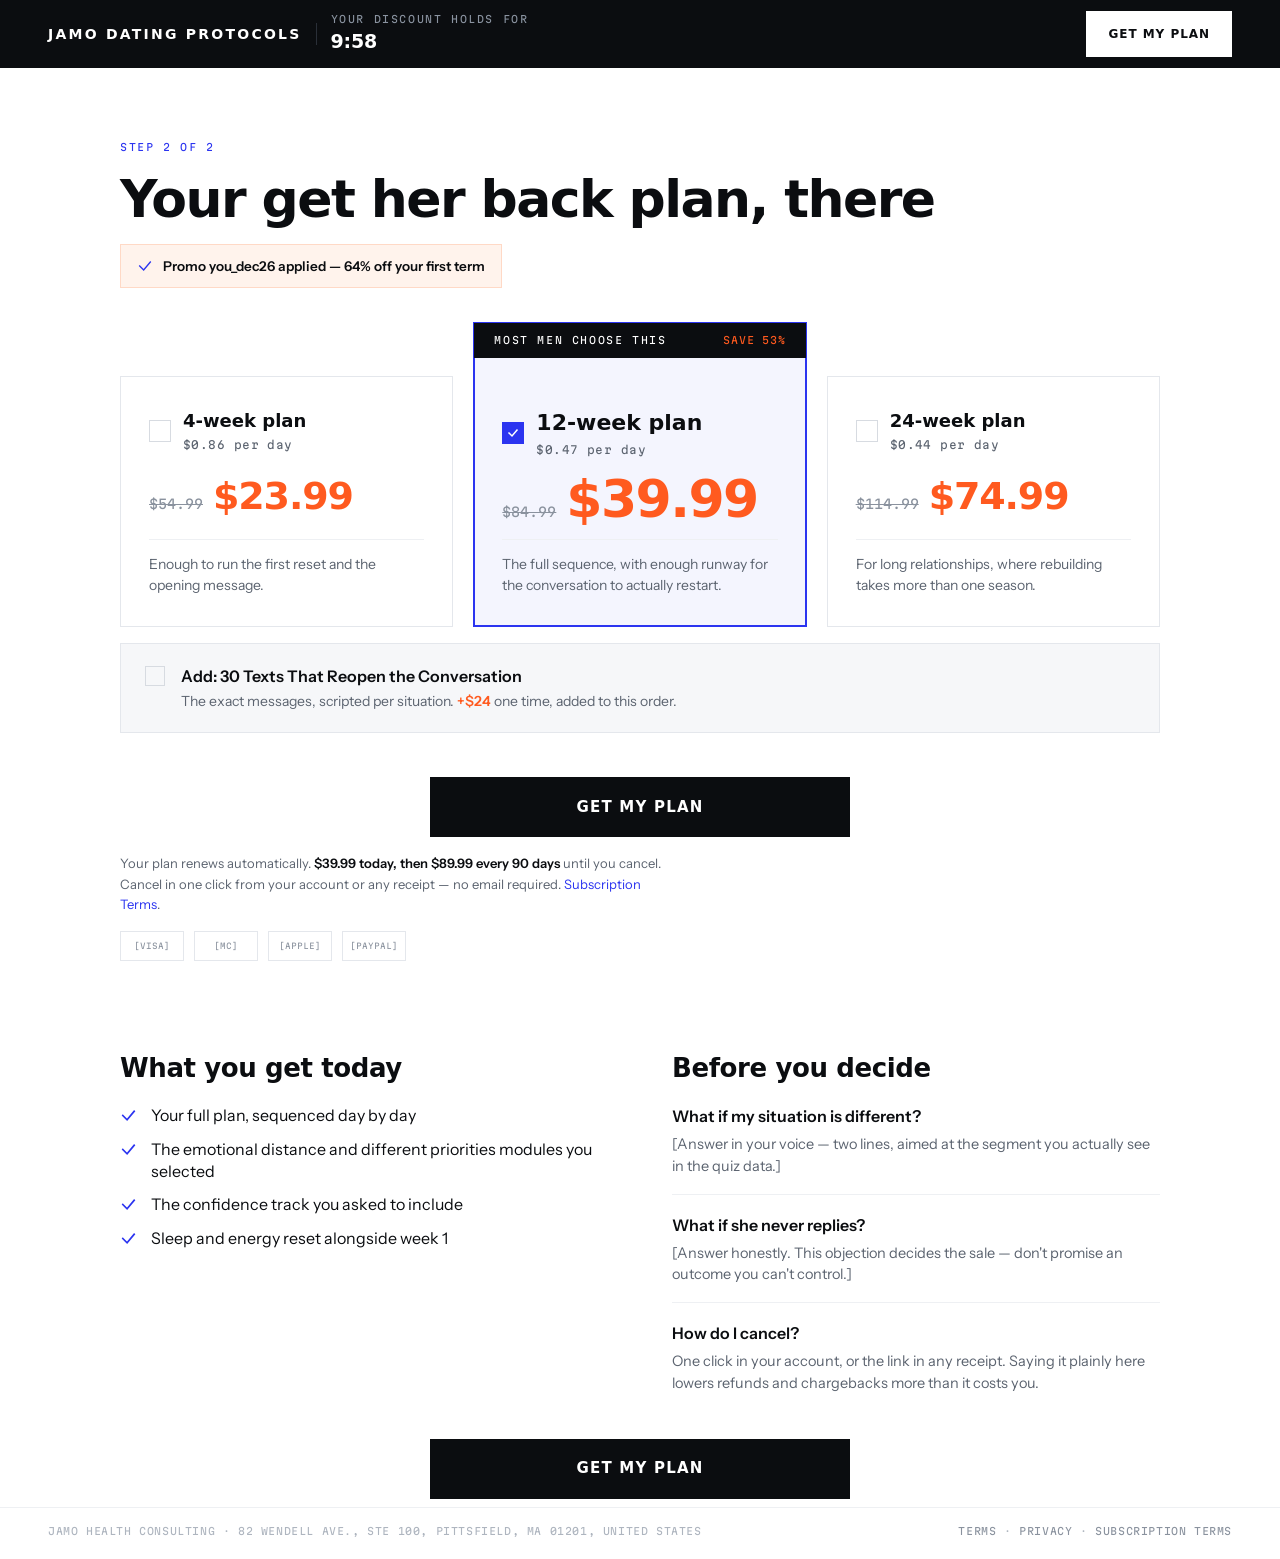
==== commit 546db135: "Fill brand, entity, and authority placeholders for Jamo. Co-authored-by: Cursor <cursoragent@cursor." ====
--- a/offer.html
+++ b/offer.html
@@ -3,7 +3,7 @@
 <head>
 <meta charset="utf-8">
 <meta name="viewport" content="width=device-width, initial-scale=1, viewport-fit=cover">
-<title>[BRAND] — Choose your plan</title>
+<title>Jamo Dating Protocols — Choose your plan</title>
 <meta name="robots" content="noindex">
 <link rel="preconnect" href="https://fonts.googleapis.com">
 <link rel="preconnect" href="https://fonts.gstatic.com" crossorigin>
@@ -16,7 +16,7 @@
 
   <div class="offerbar">
     <div style="display:flex;align-items:center;gap:14px">
-      <span class="wordmark" style="color:#fff" data-copy="brand.wordmark">[BRAND]</span>
+      <span class="wordmark" style="color:#fff" data-copy="brand.wordmark">Jamo Dating Protocols</span>
       <span style="width:1px;height:22px;background:#2A2F38"></span>
       <span style="display:flex;flex-direction:column">
         <span class="eyebrow" data-copy="offer.timer_label">Your discount holds for</span>
@@ -90,7 +90,7 @@
   </div>
 
   <footer class="sitefoot">
-    <span data-copy="foot.company" data-default="{company} · {address}">[COMPANY] · [ADDRESS]</span>
+    <span data-copy="foot.company" data-default="{company} · {address}">Jamo Health Consulting · 82 Wendell Ave., Ste 100, Pittsfield, MA 01201, United States</span>
     <span data-copy="foot.links" data-default="[Terms](#) · [Privacy](#) · [Subscription Terms](#)">Terms · Privacy · Subscription Terms</span>
   </footer>
 
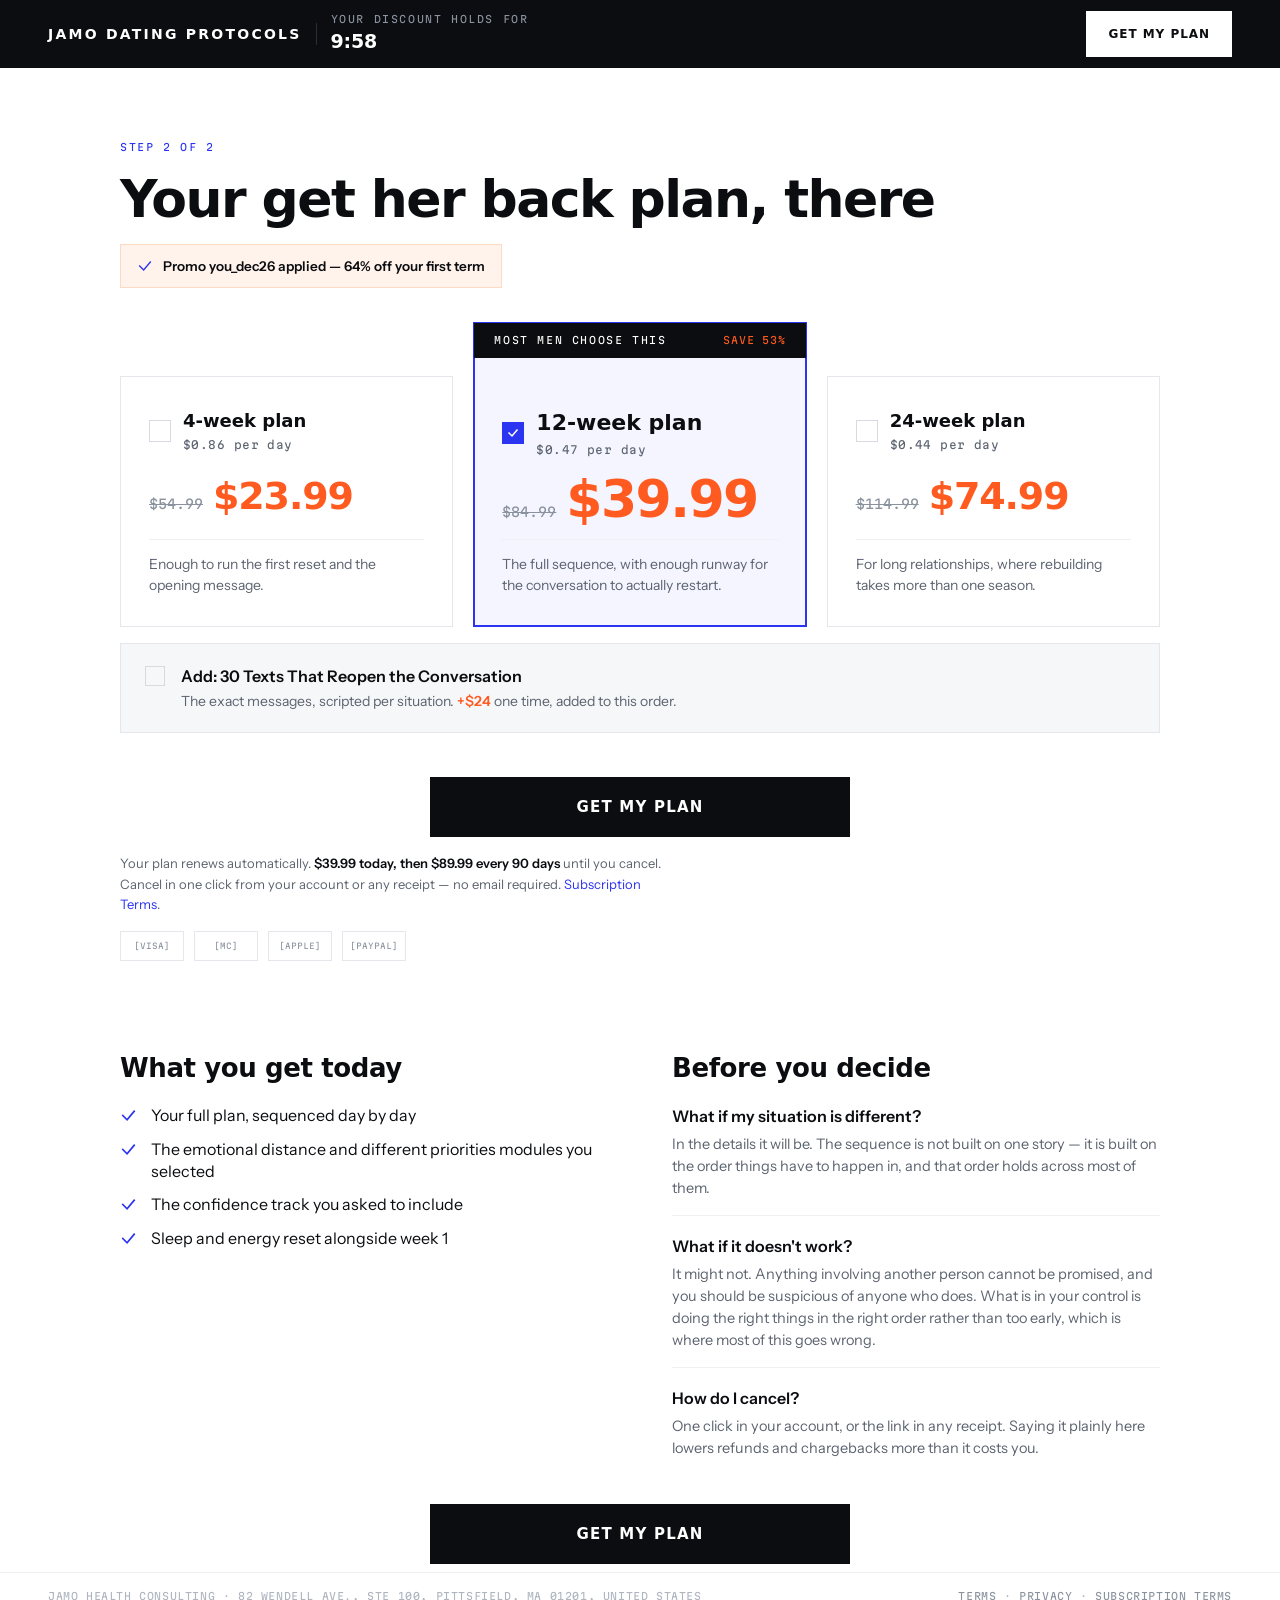
==== commit 140ccad0: "Add answer-based copy variants and restore Jamo offer values. Keeps segment FAQ variants from the la" ====
--- a/offer.html
+++ b/offer.html
@@ -8,7 +8,7 @@
 <link rel="preconnect" href="https://fonts.googleapis.com">
 <link rel="preconnect" href="https://fonts.gstatic.com" crossorigin>
 <link rel="stylesheet" href="https://fonts.googleapis.com/css2?family=Archivo+Expanded:wght@600;700;800&family=Instrument+Sans:wght@400;500;600;700&family=Martian+Mono:wght@400;500&display=swap">
-<link rel="stylesheet" href="funnel.css?v=202609071118">
+<link rel="stylesheet" href="funnel.css?v=202609071203">
 </head>
 <body>
 
@@ -69,11 +69,11 @@
         <div class="faq">
           <div class="faq__item">
             <span class="faq__q" data-copy="offer.faq1_q">What if my situation is different?</span>
-            <span class="faq__a" data-copy="offer.faq1_a">[Answer in your voice — two lines, aimed at the segment you actually see in the quiz data.]</span>
+            <span class="faq__a" data-copy="offer.faq1_a"></span>
           </div>
           <div class="faq__item">
             <span class="faq__q" data-copy="offer.faq2_q">What if she never replies?</span>
-            <span class="faq__a" data-copy="offer.faq2_a">[Answer honestly. This objection decides the sale — don't promise an outcome you can't control.]</span>
+            <span class="faq__a" data-copy="offer.faq2_a"></span>
           </div>
           <div class="faq__item">
             <span class="faq__q" data-copy="offer.faq3_q">How do I cancel?</span>
@@ -96,9 +96,9 @@
 
 </div>
 
-<script src="funnel.config.js?v=202609071118"></script>
-<script src="copy.js?v=202609071118"></script>
-<script src="funnel.js?v=202609071118"></script>
+<script src="funnel.config.js?v=202609071203"></script>
+<script src="copy.js?v=202609071203"></script>
+<script src="funnel.js?v=202609071203"></script>
 <script>
 Funnel.hydrate();
 
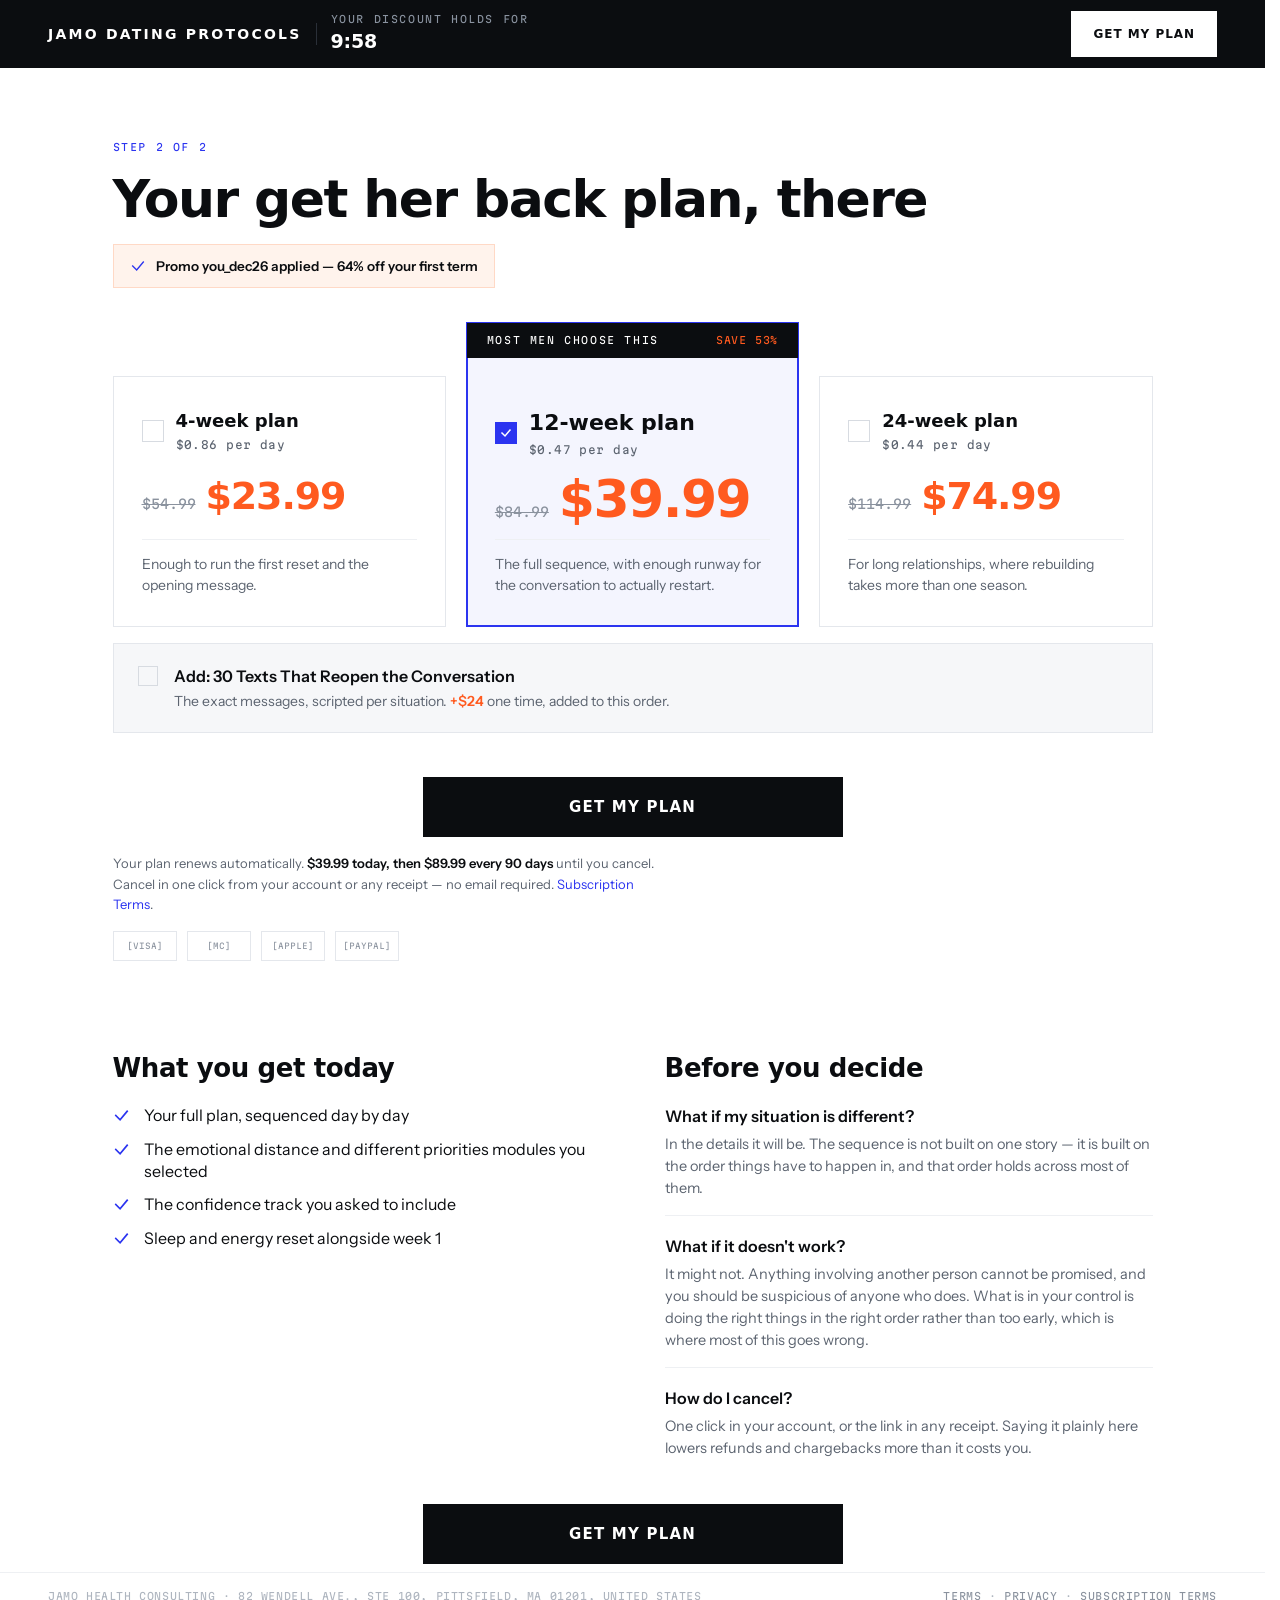
==== commit e277c83e: "Stop quiz step changes from flashing a scrollbar. Co-authored-by: Cursor <cursoragent@cursor.com>" ====
--- a/offer.html
+++ b/offer.html
@@ -8,7 +8,7 @@
 <link rel="preconnect" href="https://fonts.googleapis.com">
 <link rel="preconnect" href="https://fonts.gstatic.com" crossorigin>
 <link rel="stylesheet" href="https://fonts.googleapis.com/css2?family=Archivo+Expanded:wght@600;700;800&family=Instrument+Sans:wght@400;500;600;700&family=Martian+Mono:wght@400;500&display=swap">
-<link rel="stylesheet" href="funnel.css?v=202609071203">
+<link rel="stylesheet" href="funnel.css?v=202609071216">
 </head>
 <body>
 
@@ -96,9 +96,9 @@
 
 </div>
 
-<script src="funnel.config.js?v=202609071203"></script>
-<script src="copy.js?v=202609071203"></script>
-<script src="funnel.js?v=202609071203"></script>
+<script src="funnel.config.js?v=202609071216"></script>
+<script src="copy.js?v=202609071216"></script>
+<script src="funnel.js?v=202609071216"></script>
 <script>
 Funnel.hydrate();
 
--- a/funnel.css
+++ b/funnel.css
@@ -40,6 +40,9 @@
 
 *{box-sizing:border-box}
 html,body{margin:0;padding:0}
+/* Reserve the gutter so a momentary overflow on a step change cannot
+   flash a scrollbar and shove the whole column left by ~15px. */
+html{scrollbar-gutter:stable}
 body{
   background:var(--paper); color:var(--ink);
   font-family:var(--body); font-size:16px; line-height:1.5;
@@ -826,7 +829,9 @@
 .is-editing .app{min-height:calc(100dvh - 70px)}
 @media (prefers-reduced-motion:reduce){ .editbar__dot{animation:none} }
 
-/* fade between quiz steps — one transition, nothing more */
+/* fade between quiz steps — opacity only. A translateY on a 100dvh .app
+   briefly extends past the viewport, flashes a scrollbar, and jerks the
+   page sideways for one frame; do not put it back. */
 .fade{animation:fade .18s ease both}
-@keyframes fade{from{opacity:0; transform:translateY(4px)} to{opacity:1; transform:none}}
+@keyframes fade{from{opacity:0} to{opacity:1}}
 @media (prefers-reduced-motion:reduce){ .fade{animation:none} }
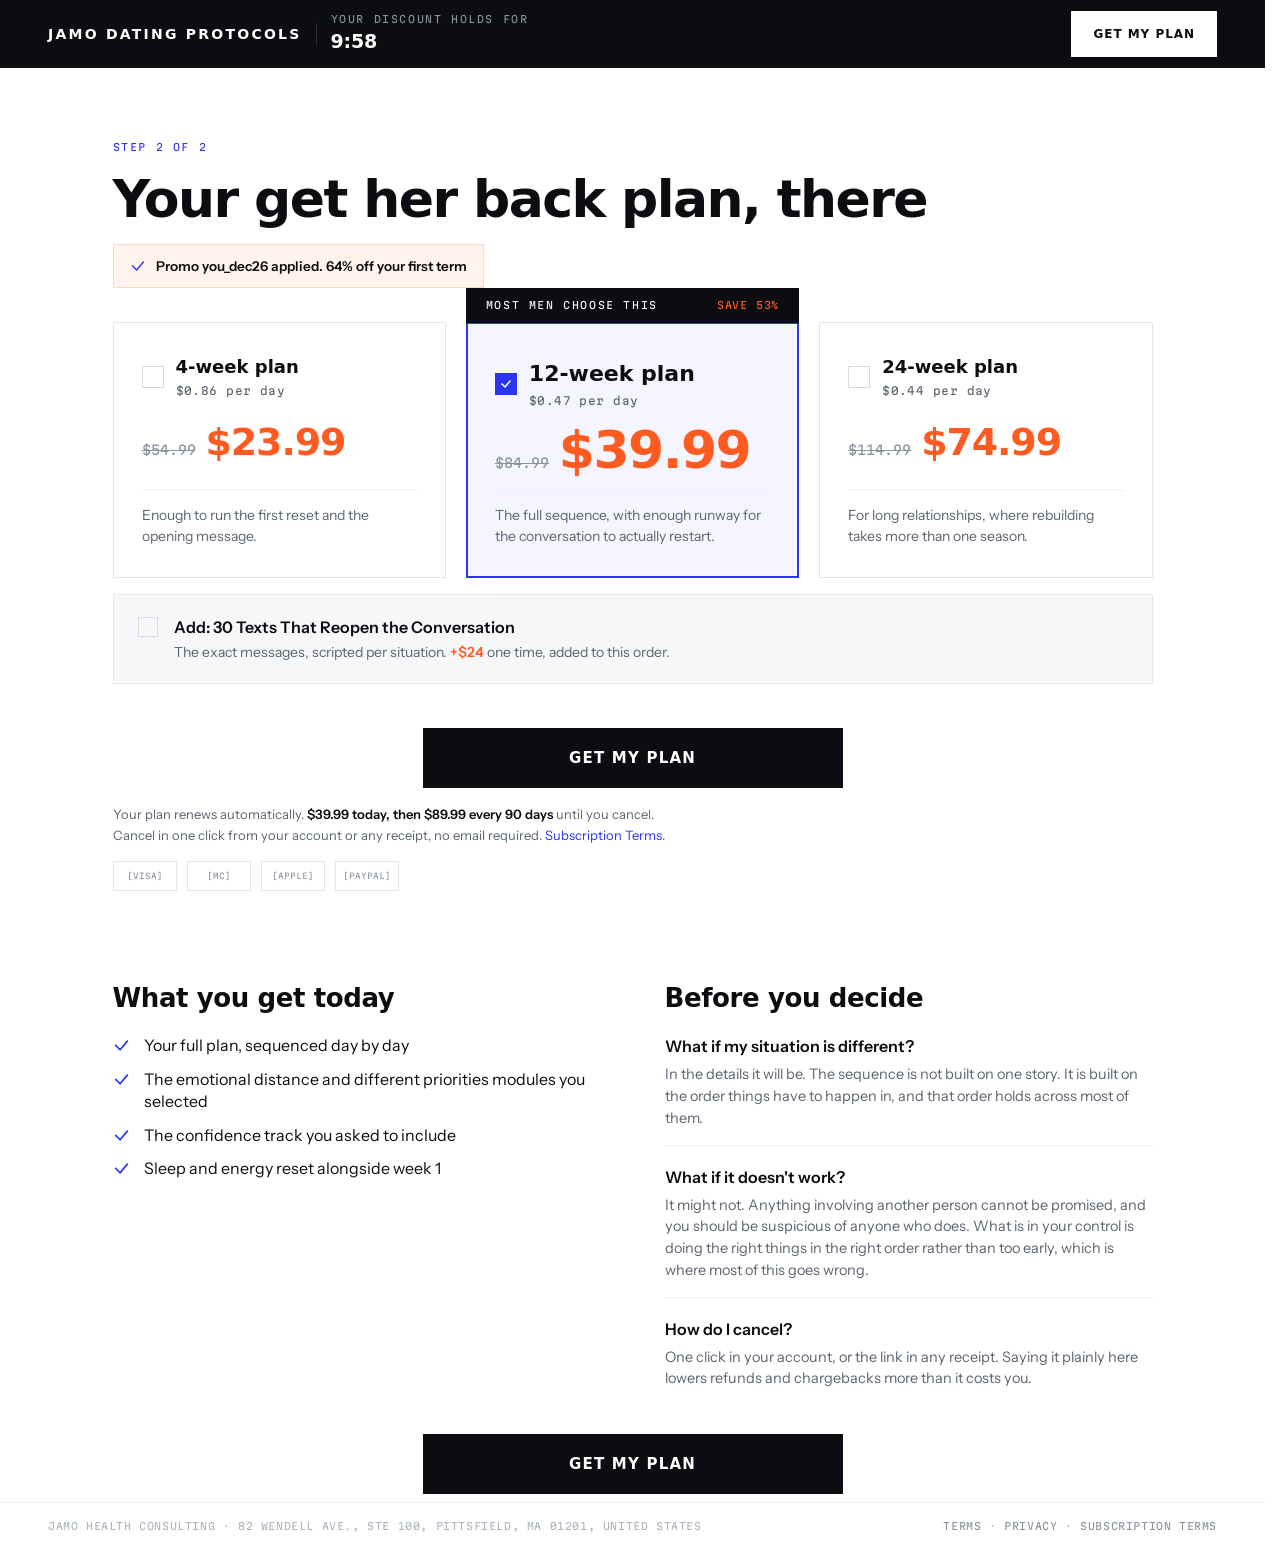
==== commit 6120105e: "Centre short screens, drop em dashes, restore Jamo offer values. Keeps the new layout pass (centred " ====
--- a/offer.html
+++ b/offer.html
@@ -3,12 +3,12 @@
 <head>
 <meta charset="utf-8">
 <meta name="viewport" content="width=device-width, initial-scale=1, viewport-fit=cover">
-<title>Jamo Dating Protocols — Choose your plan</title>
+<title>Jamo Dating Protocols. Choose your plan</title>
 <meta name="robots" content="noindex">
 <link rel="preconnect" href="https://fonts.googleapis.com">
 <link rel="preconnect" href="https://fonts.gstatic.com" crossorigin>
 <link rel="stylesheet" href="https://fonts.googleapis.com/css2?family=Archivo+Expanded:wght@600;700;800&family=Instrument+Sans:wght@400;500;600;700&family=Martian+Mono:wght@400;500&display=swap">
-<link rel="stylesheet" href="funnel.css?v=202609071216">
+<link rel="stylesheet" href="funnel.css?v=202609071259">
 </head>
 <body>
 
@@ -33,7 +33,7 @@
       <h1 class="h1" data-copy="offer.h1" data-default="Your {goal_lower} plan, {first_name}"></h1>
       <div style="display:flex;align-items:center;gap:10px;padding:11px 16px;background:var(--warm-tint);border:1px solid var(--warm-line)">
         <svg width="16" height="16" viewBox="0 0 24 24" fill="none" stroke="#2B34F0" stroke-width="2" stroke-linecap="square"><path d="M4 12l6 6L20 6"/></svg>
-        <span style="font-size:13.5px;font-weight:600" data-copy="offer.promo" data-default="Promo {promo_code} applied — {discount}% off your first term"></span>
+        <span style="font-size:13.5px;font-weight:600" data-copy="offer.promo" data-default="Promo {promo_code} applied. {discount}% off your first term"></span>
       </div>
     </div>
 
@@ -45,7 +45,7 @@
       <button class="btn" type="button" data-checkout data-copy="offer.cta">Get my plan</button>
       <p class="disclosure">
         <span data-copy="offer.disclosure_head">Your plan renews automatically.</span> <b id="terms">$39.99 today, then $89.99 every 90 days</b> until you cancel.
-        <span data-copy="offer.disclosure_tail" data-default="Cancel in one click from your account or any receipt — no email required. [Subscription Terms](#).">Cancel in one click from your account or any receipt — no email required. Subscription Terms.</span>
+        <span data-copy="offer.disclosure_tail" data-default="Cancel in one click from your account or any receipt, no email required. [Subscription Terms](#).">Cancel in one click from your account or any receipt, no email required. Subscription Terms.</span>
       </p>
       <div class="paymarks">
         <span class="paymark">[VISA]</span><span class="paymark">[MC]</span>
@@ -96,9 +96,9 @@
 
 </div>
 
-<script src="funnel.config.js?v=202609071216"></script>
-<script src="copy.js?v=202609071216"></script>
-<script src="funnel.js?v=202609071216"></script>
+<script src="funnel.config.js?v=202609071259"></script>
+<script src="copy.js?v=202609071259"></script>
+<script src="funnel.js?v=202609071259"></script>
 <script>
 Funnel.hydrate();
 
@@ -154,7 +154,7 @@
 
   document.getElementById('tiers').innerHTML = TIERS.map(tierHTML).join('');
 
-  /* Order bump — omitted entirely when the config has none. */
+  /* Order bump, omitted entirely when the config has none. */
   var bump = cfg('bump', null);
   if (bump) {
     document.getElementById('bumpMount').innerHTML =
@@ -213,7 +213,7 @@
     });
   });
 
-  /* Session countdown. It does not reset on refresh — if it has run out, say
+  /* Session countdown. It does not reset on refresh; if it has run out, say
      so rather than restarting a fake clock. */
   var KEY = 'bq.deadline';
   var mins = cfg('flow.timerMinutes', 10);
--- a/funnel.css
+++ b/funnel.css
@@ -40,8 +40,8 @@
 
 *{box-sizing:border-box}
 html,body{margin:0;padding:0}
-/* Reserve the gutter so a momentary overflow on a step change cannot
-   flash a scrollbar and shove the whole column left by ~15px. */
+/* Reserve the gutter so a momentary overflow on a step change cannot flash a
+   scrollbar and shove the whole column left by ~15px. */
 html{scrollbar-gutter:stable}
 body{
   background:var(--paper); color:var(--ink);
@@ -122,16 +122,21 @@
   padding:0 var(--gutter);
 }
 @media (min-width:900px){
+  /* Centred in the space under the topbar rather than pinned 80px from it:
+     top-pinning left 250px of dead page under every question. */
+  .step{justify-content:center}
   .step__body{
-    flex-direction:row; gap:96px; align-items:flex-start;
-    padding:80px var(--gutter) 0; max-width:1440px; width:100%;
+    flex-direction:row; gap:72px; align-items:flex-start;
+    padding:48px var(--gutter); max-width:1440px; width:100%;
     margin:0 auto;
   }
 }
 
 .step__lede{display:flex; flex-direction:column; gap:12px; padding-bottom:22px}
 @media (min-width:900px){
-  .step__lede{width:440px; flex:0 0 440px; gap:20px; padding-bottom:0}
+  /* Fluid, not fixed. At 440px the longest question set four lines of
+     display type, which is a measure problem masquerading as a copy problem. */
+  .step__lede{flex:1 1 500px; max-width:560px; gap:20px; padding-bottom:0}
 }
 
 .q-title{
@@ -139,7 +144,8 @@
   letter-spacing:-.015em; margin:0; text-wrap:balance;
 }
 @media (min-width:900px){
-  .q-title{font-size:44px; font-weight:800; line-height:1.02; letter-spacing:-.025em}
+  /* clamped so a long question shortens itself instead of stacking */
+  .q-title{font-size:clamp(32px, 3.1vw, 42px); font-weight:800; line-height:1.04; letter-spacing:-.025em}
 }
 .q-sub{margin:0; font-size:14px; line-height:1.45; color:var(--slate)}
 @media (min-width:900px){ .q-sub{font-size:17px; line-height:1.55; max-width:38ch} }
@@ -155,7 +161,7 @@
 }
 
 .options{display:flex; flex-direction:column; gap:9px; width:100%}
-@media (min-width:900px){ .options{width:600px; flex:0 0 600px; gap:10px} }
+@media (min-width:900px){ .options{flex:1 1 520px; max-width:600px; gap:10px} }
 
 .opt{
   display:flex; align-items:center; gap:14px; width:100%; text-align:left;
@@ -174,7 +180,8 @@
 .opt__text{display:flex; flex-direction:column; gap:2px}
 
 .opt__key{
-  font-family:var(--mono); font-size:10px; color:var(--mute);
+  /* --slate, not --mute: the letter is small text and has to clear AA */
+  font-family:var(--mono); font-size:10px; color:var(--slate);
   width:26px; height:26px; flex:0 0 26px;
   border:1px solid var(--line);
   display:flex; align-items:center; justify-content:center;
@@ -266,6 +273,20 @@
 @media (prefers-reduced-motion:reduce){ .btn{transition:none} .btn:active{transform:none} }
 .btn--inline{width:auto; min-height:46px; padding:0 22px; font-size:12px}
 
+/* .mid — the copy-only screens (interstitials, loader, capture) centre in the
+   space under the topbar instead of stacking at the top and leaving 200-380px
+   of dead page beneath the button. Mobile keeps the natural top-down flow;
+   there is no spare height there to centre into. */
+.mid{display:flex; flex-direction:column; width:100%}
+@media (min-width:900px){
+  .mid{flex:1 1 auto; justify-content:center; padding-bottom:32px}
+  .mid.split{justify-content:stretch}
+}
+
+/* Two step counters on one screen is decoration. Desktop has .q-index at a
+   size that earns its place, so the topbar one stands down. */
+@media (min-width:900px){ .topbar__count{display:none} }
+
 /* ------------------------------------------------------------- panels -- */
 .panel{padding:0 var(--gutter)}
 @media (min-width:900px){
@@ -348,11 +369,12 @@
 .split{display:flex; flex-direction:column; gap:0}
 @media (min-width:900px){
   /* the container fills the screen so the photo runs full height; the copy
-     column still starts at the top, which is what keeps the action in view */
+     column centres against it, which keeps the action in the middle third of
+     the screen instead of stranding 200px of dead page under the button */
   .split{flex-direction:row; align-items:stretch; min-height:calc(100dvh - 80px)}
   .split__col{
     flex:1 1 50%; display:flex; flex-direction:column;
-    justify-content:flex-start; padding:64px var(--gutter) 0;
+    justify-content:center; padding:48px var(--gutter);
   }
   .split__col--media{padding:0}
 }
@@ -645,7 +667,19 @@
 
 .tiers{display:flex; flex-direction:column; gap:10px}
 @media (min-width:900px){
-  .tiers{display:grid; grid-template-columns:repeat(3,minmax(0,1fr)); gap:20px; align-items:end}
+  /* Stretch, not end-align. Bottom-aligning made the two outer cards start at
+     different heights from each other (397px vs 376px measured), because each
+     sat on its own content. Stretch equalises them and the blurb pins to the
+     bottom, so names, prices and blurbs line up across the row. The badged
+     card still stands proud, which is the one difference that should show. */
+  .tiers{display:grid; grid-template-columns:repeat(3,minmax(0,1fr)); gap:20px; align-items:stretch}
+  .tiers > .tier, .tier--pick{height:100%}
+  /* the flag leaves the flow and sits on top of the card, so the three
+     tier names share one baseline instead of the badged one dropping 53px */
+  .tier--pick{position:relative}
+  .tier--pick .tier__flag{position:absolute; left:-1px; right:-1px; bottom:100%}
+  .tier--pick .tier__inner{height:100%}
+  .tier__blurb{margin-top:auto; padding-top:10px}
 }
 .tier{
   position:relative; border:1px solid var(--line); background:var(--paper);
@@ -829,9 +863,9 @@
 .is-editing .app{min-height:calc(100dvh - 70px)}
 @media (prefers-reduced-motion:reduce){ .editbar__dot{animation:none} }
 
-/* fade between quiz steps — opacity only. A translateY on a 100dvh .app
-   briefly extends past the viewport, flashes a scrollbar, and jerks the
-   page sideways for one frame; do not put it back. */
+/* fade between quiz steps: opacity only, one transition, nothing more. A
+   translateY on a 100dvh .app extends past the viewport for a frame, flashes a
+   scrollbar and jerks the page sideways. Do not put it back. */
 .fade{animation:fade .18s ease both}
 @keyframes fade{from{opacity:0} to{opacity:1}}
 @media (prefers-reduced-motion:reduce){ .fade{animation:none} }
